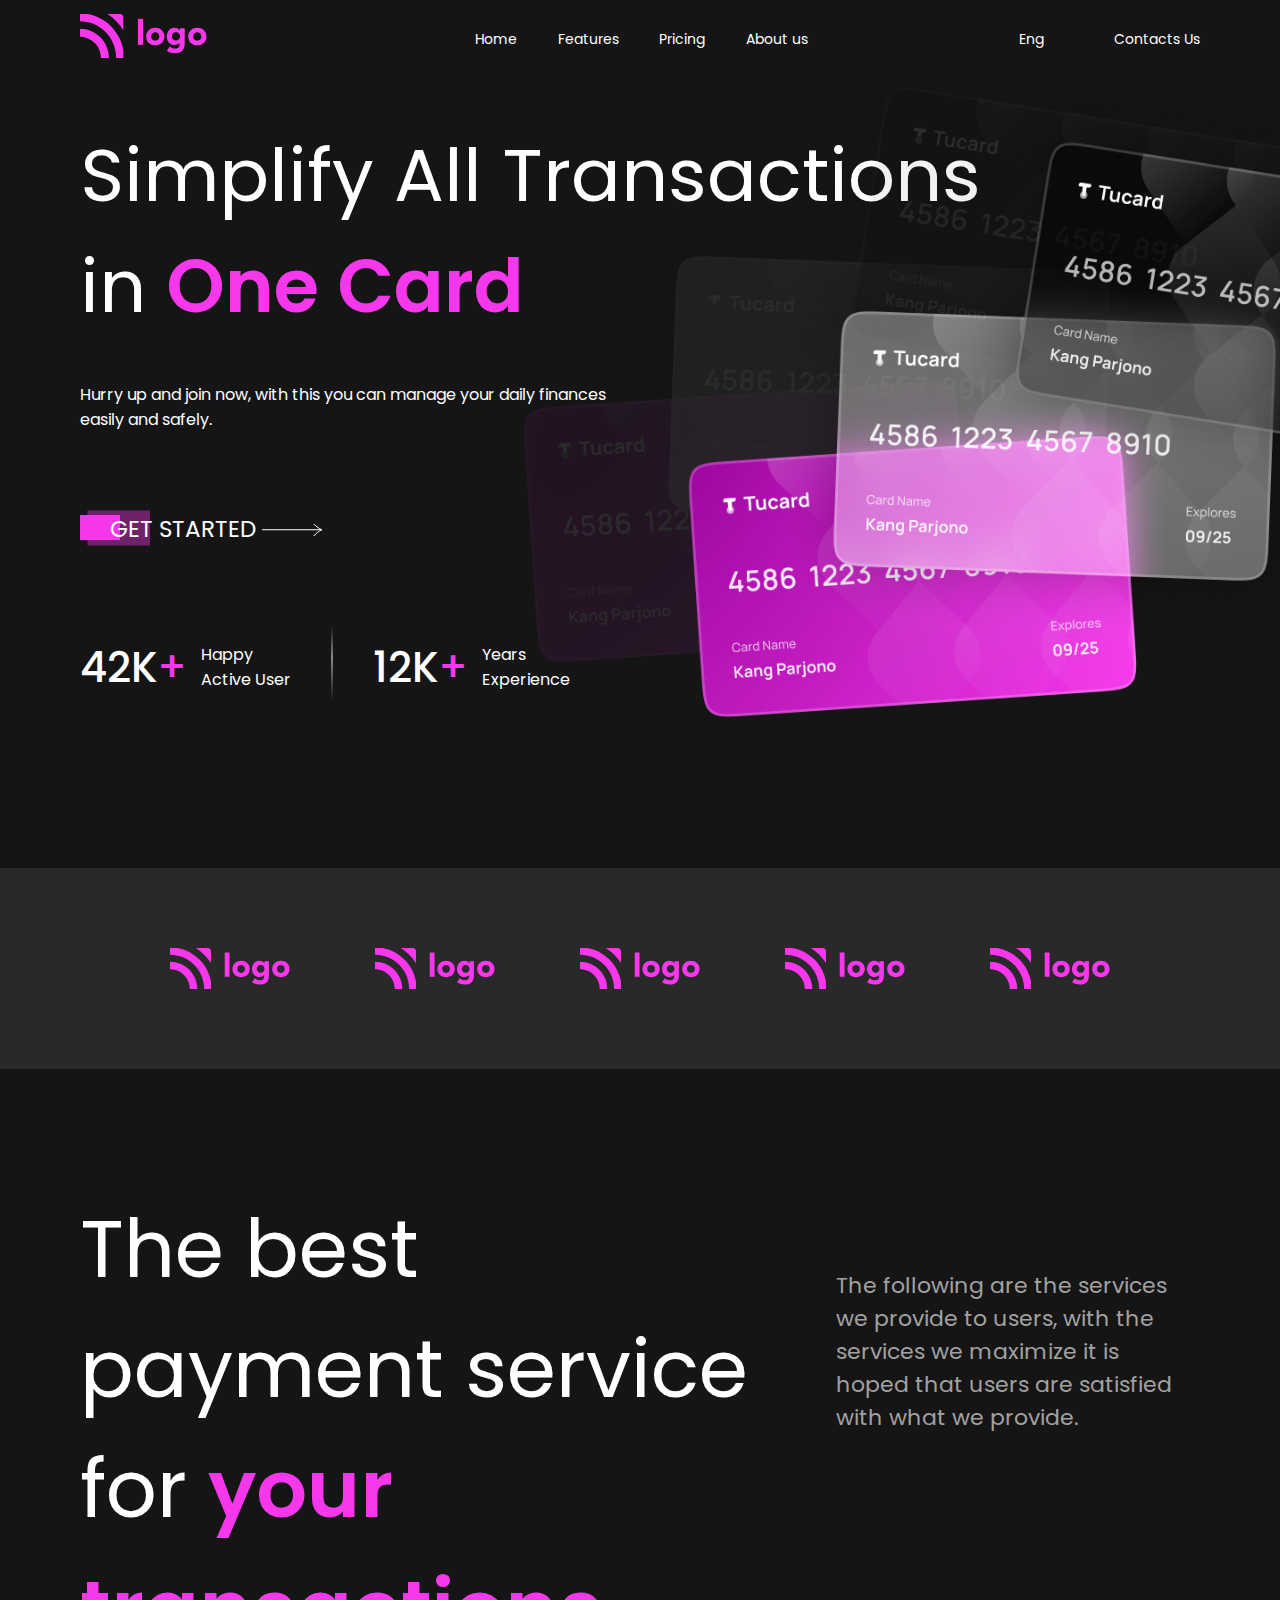
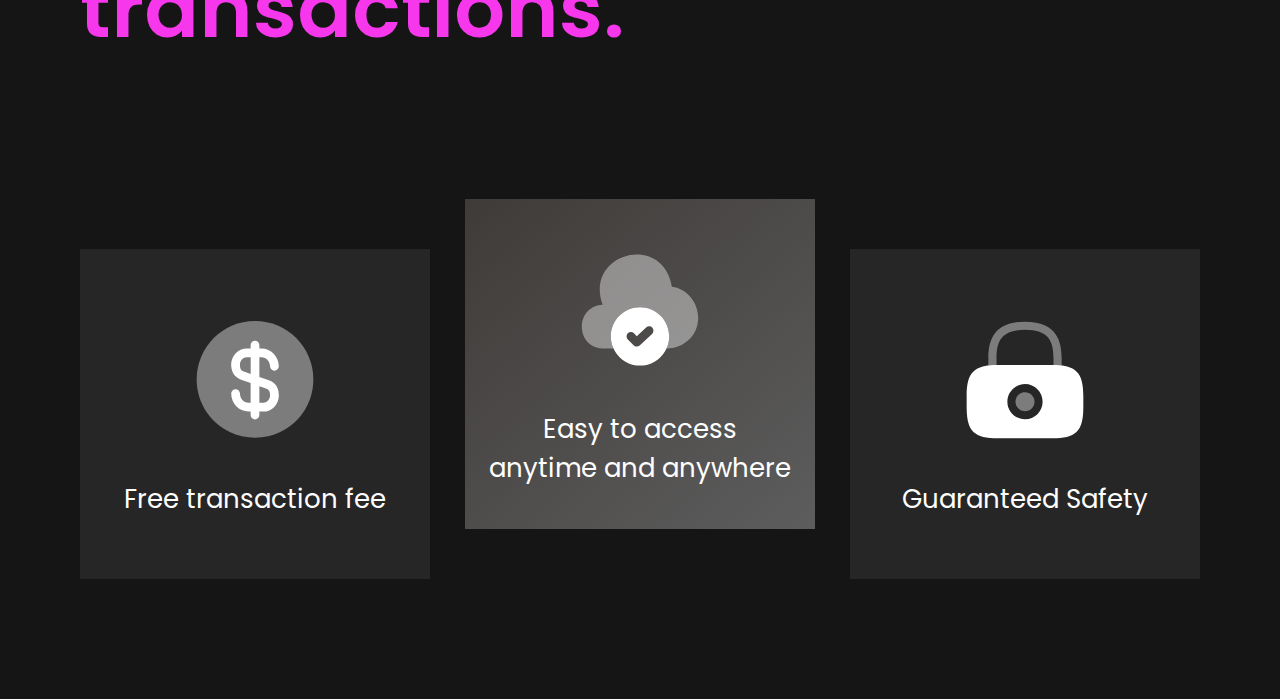
==== HTML and CSS/01_Project- Credit Card Landing Page/index.html @ 73d7803b "sec:3 sec3-paras aligned sizes updated" ====
<!DOCTYPE html>
<html lang="en">

<head>
    <meta charset="UTF-8">
    <meta http-equiv="X-UA-Compatible" content="IE=edge">
    <meta name="viewport" content="width=device-width, initial-scale=1.0">
    <link rel="stylesheet" href="style.css">
    <script src="https://kit.fontawesome.com/148ef9ee8b.js" crossorigin="anonymous"></script>
    <title>Credit card landing page</title>
</head>

<body>
    <section class="main-body">

        <nav class="">
            <div class="nav grid grid-cols-3  bg-">

                <div class="Logo">
                    <img src="./Project 1- Credit Card Landing Page/Assets/Icons/Logo.svg" alt="">
                </div>

                <div class="">
                    <ul class="nav-list-1 flex item-center justify-between ">
                        <li class="flex spacing">Home</li>
                        <li class="flex spacing">Features</li>
                        <li class="flex spacing">Pricing</li>
                        <li class="flex spacing">About us</li>
                    </ul>
                </div>

                <div class="   justify-end  decoration-none   ">
                    <ul class="nav-list-2 flex item-center decoration-none">
                        <li class="">
                            <span>Eng</span><span class="caret-v"><i
                                    class="fa-sharp fa-solid fa-caret-down fa-2xs"></i></span>
                        </li>
                        <li class="con-us">
                            <img class="btn-pnk" src="/Project 1- Credit Card Landing Page/Assets/Icons/btn-pink-bg.svg"
                                alt="">
                            Contacts Us
                        </li>
                        <!-- <li class="con-us"><span class="btn-pnk"  alt=""></span> contacts Us</li> -->

                        <!-- <li><img class="btn-pnk" src="/Project 1- Credit Card Landing Page/Assets/Icons/btn-pink-bg.svg" alt=""></li> -->
                    </ul>
                </div>
            </div>

        </nav>

        <main class="">
            <!-- section:1 -->
            <section class="simplify">
                <div class="img">
                    <img class="front-card" src="./Project 1- Credit Card Landing Page/Assets/Photos/frontCards.png"
                        alt="">
                    <img class="back-card" src="./Project 1- Credit Card Landing Page/Assets/Photos/backCards.png"
                        alt="">
                    <!-- <div class="bgi"></div> -->
                </div>

                <div class="sec1-heading">
                    Simplify All Transactions in <span class="One-Card"> One Card</span>
                </div>

                <div class="sec1-para">
                    Hurry up and join now, with this you can manage your daily
                    finances easily and safely.
                </div>

                <div class="sec1-started">
                    <div class="btn-pink-started"><img
                            src="./Project 1- Credit Card Landing Page/Assets/Icons/btn-pink-bg.svg" alt="">
                    </div>
                    GET STARTED
                    <img src="./Project 1- Credit Card Landing Page/Assets/Icons/RightArrow.svg" alt="" class="">
                </div>
                <div class="sec1-Happy flex item-center">
                    <div class="flex B1 item-center">
                        <div class="_42k">
                            42K
                            <span class="">+</span>
                        </div>
                        <div class="Happy">
                            <div>Happy</div> Active User
                        </div>
                    </div>

                    <div class="vert-Bar">
                        <img src="./Project 1- Credit Card Landing Page/Assets/Icons/Vector 402.svg" alt="">
                    </div>

                    <div class="flex B2 item-center">
                        <div class="_12k">
                            12K <span class="">+</span>
                        </div>
                        <div class="years">
                            <div>Years</div> Experience
                        </div>
                    </div>
                    <div class="4"></div>
                </div>
            </section>

            <!-- section:2 Logo images -->
            <section class="sec-2">
                <div class="Logo-5">

                    <img src="./Project 1- Credit Card Landing Page/Assets/Icons/Logo.svg" alt="">
                    <img src="./Project 1- Credit Card Landing Page/Assets/Icons/Logo.svg" alt="">
                    <img src="./Project 1- Credit Card Landing Page/Assets/Icons/Logo.svg" alt="">
                    <img src="./Project 1- Credit Card Landing Page/Assets/Icons/Logo.svg" alt="">
                    <img src="./Project 1- Credit Card Landing Page/Assets/Icons/Logo.svg" alt="">
                </div>

            </section>

            <!-- section:3 The best payment -->
            <section class="section3">

                <div class="sec3">
                    <div class="sec3-paras flex">
                        <div class="theBest">
                            The best payment service for <span class="">
                                your transactions.
                            </span>
                        </div>
                        <div class="theFollowing flex item-">
                            The following are the services we provide to users, with the services we maximize
                            it is hoped that users are satisfied with what we provide.
                        </div>
                    </div>
              

                    <div class="blocks flex justify-between">
                        <div class="block1 flex item-center justify-center">
                            <img src="./Project 1- Credit Card Landing Page/Assets/Icons/dollar-circle.svg" alt="">
                            <div>
                                Free transaction fee
                            </div> 

                        </div>
                        <div class="block2 flex item-center justify-center">
                            <img src="./Project 1- Credit Card Landing Page/Assets/Icons/cloud-add.svg" alt="">
                            <div class="">
                           <div>Easy to access</div>  anytime and anywhere
                            </div>
                        </div>
                        <div class="block3 flex item-center justify-center">
                            <img src="./Project 1- Credit Card Landing Page/Assets/Icons/lock.svg" alt="">
                            <div class="">
                            Guaranteed Safety
                            </div>
                        </div>
                    </div>
                </div>
            </section>
        </main>

    </section>

</body>

</html>
---- HTML and CSS/01_Project- Credit Card Landing Page/style.css ----
@import url('https://fonts.googleapis.com/css2?family=Poppins:ital,wght@0,100;0,200;0,300;0,400;0,500;0,600;0,700;0,800;0,900;1,100;1,200;1,300;1,400;1,500;1,600;1,700;1,800;1,900&display=swap');

:root {
    --grid-cols-1: repeat(1, minmax(0, 1fr));
    --main-bg-color: #151515;
    --colorOrnText: #f637ec;

}

* {
    font-family: poppins, 'Gill Sans', 'Gill Sans MT', Calibri, 'Trebuchet MS', sans-serif;
    color: #fff;
    margin: 0px;
    padding: 0px;
    box-sizing: border-box;
}

body {
    background-color: var(--main-bg-color);
    max-width: 1280px;
    /* overflow: hidden; */
    /* margin: 0px; */
    /* display: flex;
    flex-flow: column;
    justify-content: center;
    align-items: ; */
    position: relative;
    max-width: 1280px;

}

section.main-body {
    overflow: hidden;
    /* display: flex;
    flex-flow: column;
    justify-content: center; */
    /* align-items: ; */
}

/* nav -----------------------------*/
.nav {
    color: rgb(197, 193, 193);
    padding: 2px 80px;
    padding-top: 10px;
    font-size: 14px;
    /* place-items: center; */
    align-items: center;
    height: 70px;
    /* margin-top: 5px; */

}

/* img logo */
.nav>div>img {
    width: 34%;
    /* display: flex;
    align-items: flex-end; */

}

.nav>.Logo {
    /* padding: 10px; */
    padding-left: 0px;
    /* align-self: center; */
}

nav>:nth-child(1)>ul>li {
    /* margin-left: 20px; */
}

.nav-list-1 li {
    /* margin-left: 40px; */
    /* padding: 10px; */
    padding-left: 0px;
}

.nav-list-1 {
    padding: 0% 5%;
    align-items: center;
}

.nav-list-2 li {
    margin-left: 55px;
    /* padding: 10px; */
    /* padding-left: 0px; */
}

.nav-list-2 {
    justify-content: flex-end;
    align-items: flex-end;
}

.con-us {
    position: relative;
}

.btn-pnk {
    /* position: relative; */
    position: absolute;
    /* top: 34px; */
    /* right: 10px; */
    left: -19px;
    z-index: -1;
    width: auto;
    /* height: 3.5%; */
    overflow: hidden;
    /* background: linear-gradient(to right, rgb(212, 47, 198), pink); */
    /* background:  url("./Project 1- Credit Card Landing Page/Icons/btn-pink-bg.svg"); */
    /* opacity: 70%; */
}



.caret-v {
    margin-left: 15px;

}

.caret-v::after {
    /* content: "\f0d7";
    display: block; */
}

.caret-v+i::before {
    width: 10px;
    height: 10px;
    background-color: #fff;
}


/* main */
main {
    /* padding: 0px 80px; */

}

/* section:1 ------------------------ */
section.simplify {
    /* background-image: ; */
    padding: 0px 80px;


}

.simplify {
    position: relative;
}

.front-card {
    height: auto;
    width: 67%;
    position: absolute;
    top: 10px;
    right: -265px;
    /* margin-left: ; */
    z-index: 10;
    opacity: 1;
    overflow: hidden;
}

.back-card {

    height: auto;
    width: 67%;
    position: absolute;
    top: -45px;
    right: -100px;
    /* margin-left: ; */
    /* opacity: 1; */
    overflow: hidden;
}

.sec1-heading {
    font-size: 74px;
    /* width: 1000px; */
    width: 83%;
    margin-top: 50px;
}

.simplify {
    display: flex;
    flex-direction: column;
}

.One-Card {
    color: #f637ec;
    font-weight: 600;
}

.sec1-para {
    margin-top: 40px;
    width: 50%;
    /* padding: 0px 10px; */
}

.sec1-started {
    margin-top: 80px;
    font-size: 23px;
    margin-left: 30px;

}

.sec1-started div {
    position: relative;
    /* display: inline-block; */
}

.sec1-started div img {
    /* content: url("./Project 1- Credit Card Landing Page/Assets/Icons/btn-pink-bg.svg");; */
    /* position: relative; */
    position: absolute;
    z-index: -1;
    top: -44px;
    left: -30px;
    display: inline-block;
    /* background-image: url("./Project 1- Credit Card Landing Page/Assets/Icons/btn-pink-bg.svg");
    background-repeat: no-repeat; */
    width: 70px;
    height: 120px;
}

/* .sec1-started::before {
    position: relative;
    content: "";
    background-image: url("./Project 1- Credit Card Landing Page/Assets/Icons/btn-pink-bg.svg");
    left: 50px;
    z-index: -1; */
/* margin-top: 80px;
    font-size: 23px; */
/* } */


/* .simplify>.img>.bgi {
    background-image: url('./Project 1- Credit Card Landing Page/Assets/Photos/backCards.png'); 
    display: inline-block;
    width: 50%;
    height: auto;
} */
/* ||||||| */
.sec1-Happy {
    margin-top: 80px;
}

.sec1-Happy ._42k,
.sec1-Happy ._12k {
    font-size: 42px;
    font-weight: 500;
}

._12k>span,
._42k>span {
    color: #f637ec;
}

/* ._42k::after {
    content: "+";
    margin-left: -12px;
} */

._12k span {
    content: "+";
    margin-left: -12px;
}

._42k span {
    content: "+";
    margin-left: -12px;
}

.sec1-Happy .Happy {
    /* width: 180px; */
    /* padding: 0px 10px; */
    padding-left: 15px
}

.vert-Bar {
    padding: 0px 40px;
    /* width: 50px; */
}

.vert-Bar {
    /* height: 30px; */
    /* color: #fff; */
}

.sec1-Happy .years {
    /* width: 180px; */
    /* padding: 0px 20px; */
    padding-left: 15px
}

/* <!-- section:2 Logo images--------------------- --> */
section.sec-2 {
    padding: 0;
    margin-top: 160px;
}

.Logo-5 {
    display: flex;
    justify-content: center;
    align-items: center;
    gap: 85px;
    padding: 80px 0px;
    background-color: #292929;
}

.Logo-5>img {
    width: 120px;
    height: auto;
}

/* <!-- section:3 The best payment------------------------ --> */

.sec3 {
    padding: 120px 80px;
}

.theBest {
    font-size: 80px;
    /* padding: 0px 80px; */
}

.theBest>span {
    color: var(colorOrnText);
    color: #f637ec;
    font-weight: 600;
}

.theFollowing {
    color: #a2a1a1;
    font-size: 22px;
    padding: 0px 20px;
    padding-top: 80px;
    /* padding-left: 60px; */
    width: 990px;
    
    /* margin-left: 59px; */
}

.sec3-paras {
    gap: 0px 40px;
    /* flex-wrap: wrap; */
}

/* Blocks */
.blocks {
    margin-top: 180px;

}

.block2 {
    /* margin-bottom: 20px; */
    position: relative;
    bottom: 50px;
    /* #5d5d5d */
    background: linear-gradient(140deg, #3f3b39, #5d5d5d);
}

.block1,
.block2,
.block3 {
    /* padding: 50px 90px; */
    /* color: ; */
    gap: 30px 0px;
    width: 350px;
    height: 330px;
    background-color: #262626;
    flex-direction: column;
    font-size: 26px;
    border-left: 2px solid linear-gradient(black, white);
    border-color: linear-gradient(black, white);

}

.block1>div,
.block2>div,
.block3>div {
    /* width: 250px; */
    text-align: center;
}

.block1>img,
.block2>img,
.block3>img {
    width: 140px;
    height: auto;
}

/* flex property --------- */
.flex {
    display: flex;
}

.justify-center {
    justify-content: center;
}

.justify-end {
    justify-content: end;
}

.item-center {
    align-items: center;
}

.justify-end {
    justify-content: end;
}

.justify-center {
    justify-content: center;
}

.justify-between {
    justify-content: space-between;
}

.justify-around {
    justify-content: space-around;
}

.justify-evenly {
    justify-content: space-evenly;
}

/* Grid */

.grid {
    display: grid;
}

.grid-cols-1 {
    grid-template-columns: repeat(1, minmax(0, 1fr));
}

.grid-cols-3 {
    grid-template-columns: repeat(3, minmax(0, 1fr));
}

/* other */
.decoration-none {
    list-style-type: none;
    list-style: none;
}

.spacing {
    margin-left: 3px;
}

.bg-grey {
    background: grey;
}
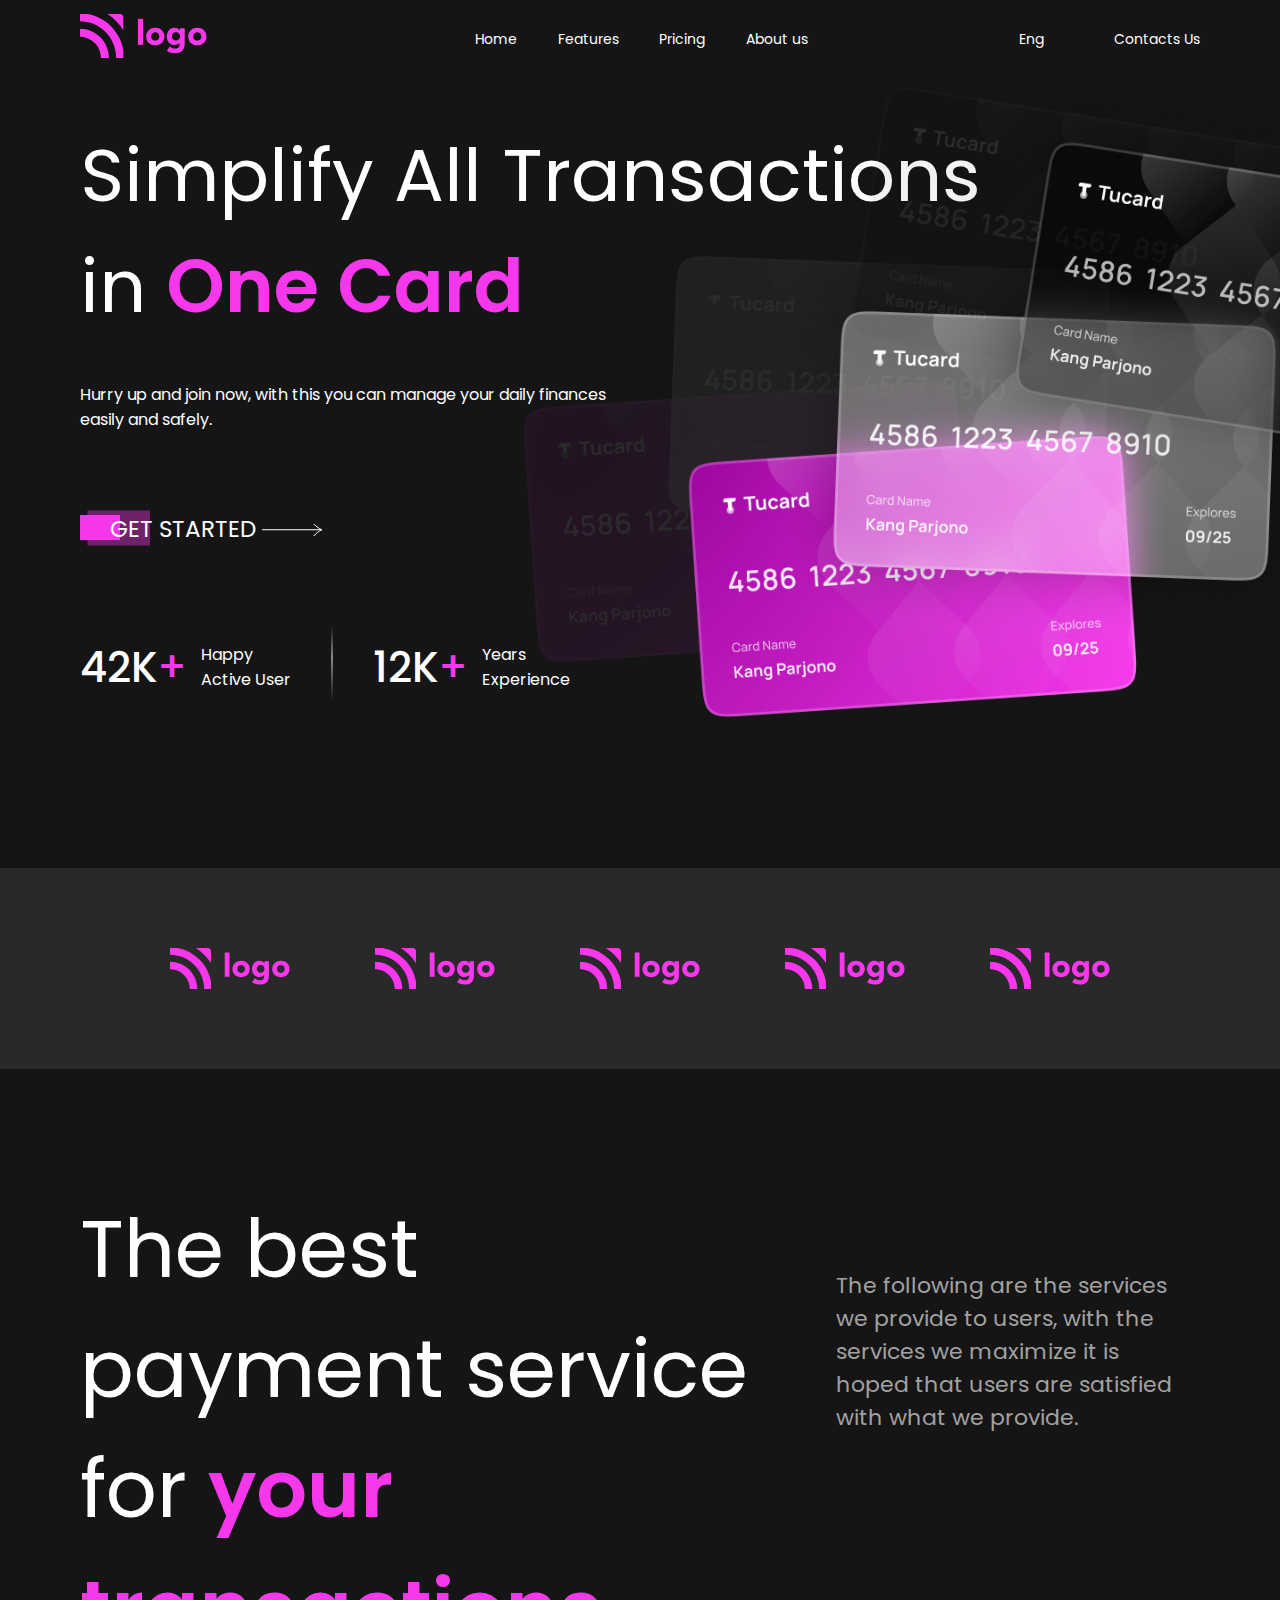
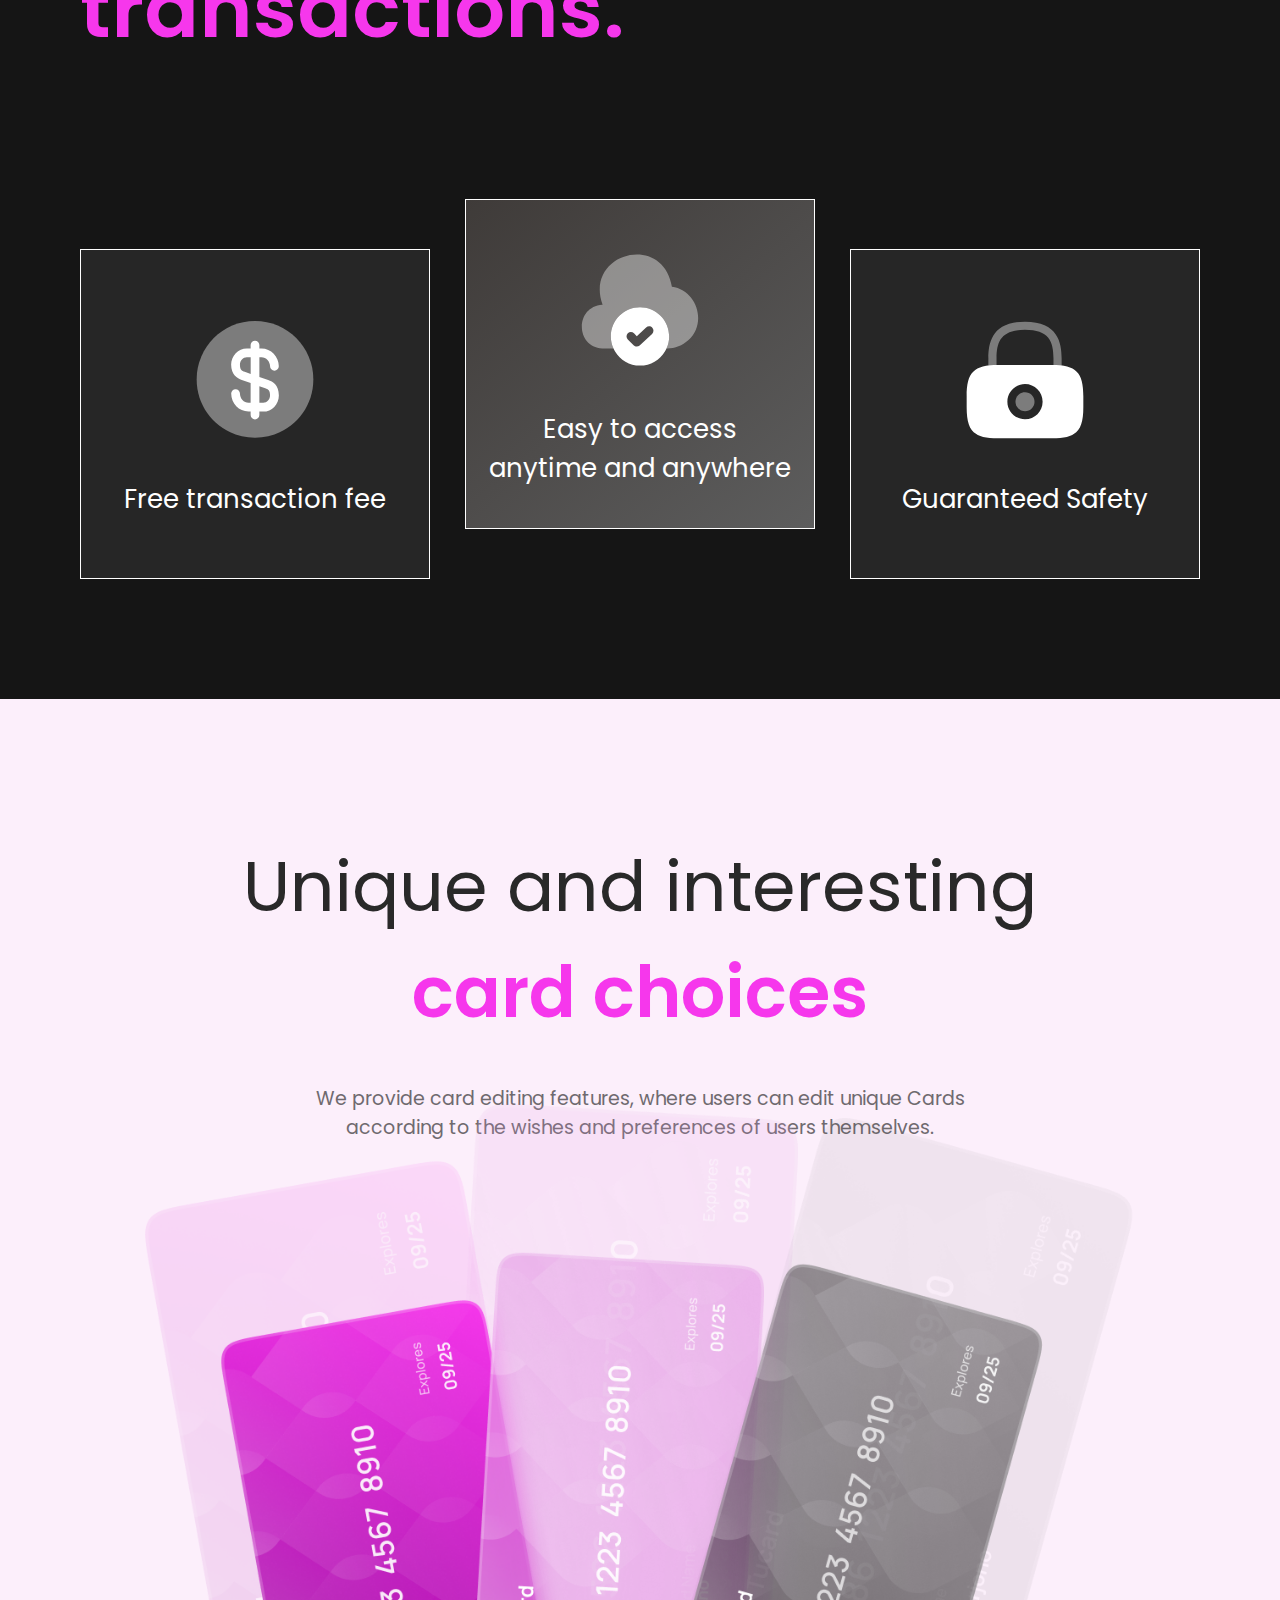
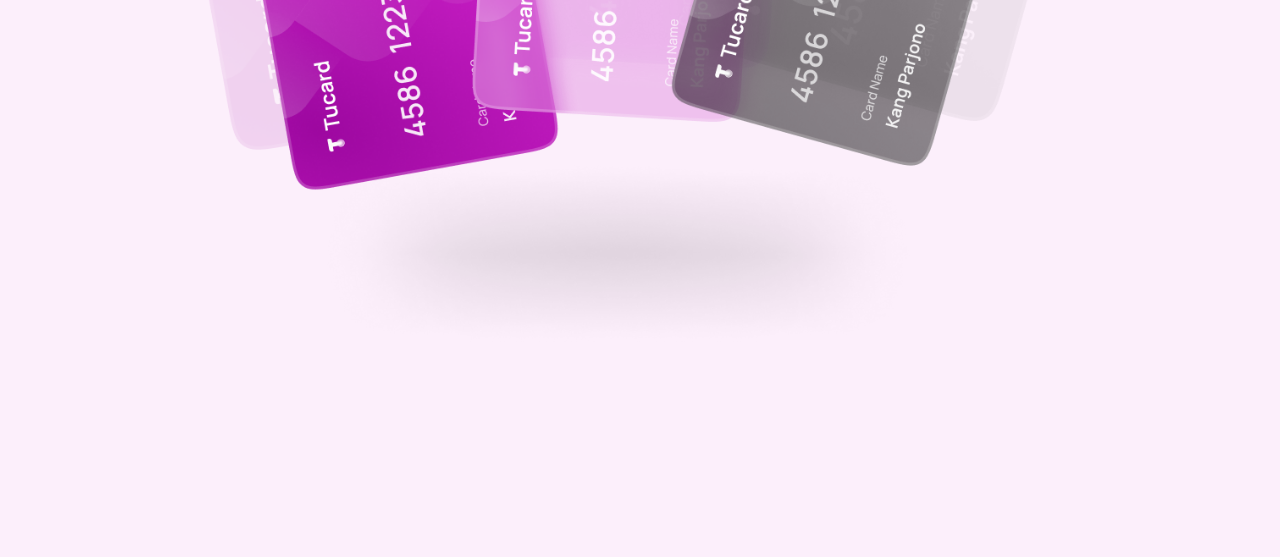
==== commit ad07a0d9: "sec:4 img added and text aligned" ====
--- a/HTML and CSS/01_Project- Credit Card Landing Page/index.html
+++ b/HTML and CSS/01_Project- Credit Card Landing Page/index.html
@@ -131,29 +131,52 @@
                             it is hoped that users are satisfied with what we provide.
                         </div>
                     </div>
-              
+
 
                     <div class="blocks flex justify-between">
                         <div class="block1 flex item-center justify-center">
                             <img src="./Project 1- Credit Card Landing Page/Assets/Icons/dollar-circle.svg" alt="">
                             <div>
                                 Free transaction fee
-                            </div> 
+                            </div>
 
                         </div>
                         <div class="block2 flex item-center justify-center">
                             <img src="./Project 1- Credit Card Landing Page/Assets/Icons/cloud-add.svg" alt="">
                             <div class="">
-                           <div>Easy to access</div>  anytime and anywhere
+                                <div>Easy to access</div> anytime and anywhere
                             </div>
                         </div>
                         <div class="block3 flex item-center justify-center">
                             <img src="./Project 1- Credit Card Landing Page/Assets/Icons/lock.svg" alt="">
                             <div class="">
-                            Guaranteed Safety
+                                Guaranteed Safety
                             </div>
                         </div>
                     </div>
+                </div>
+            </section>
+
+            <!-- section:4 The best payment -->
+            <section class="section4">
+                <div class="sec4 flex justify-center item-center">
+                    <!-- <div class="imgCard">
+                        <img src="" alt="">
+                    </div> -->
+                    <div class="Unique">
+                        Unique and interesting
+                        <div> card choices</div>
+                    </div>
+                    <div class="Weprovide">
+                        We provide card editing features, where
+                        users can edit unique Cards according to the
+                        wishes and preferences of users
+                        themselves.
+                    </div>
+                    <img class="vCard" src="./Project 1- Credit Card Landing Page/Assets/Photos/VCards.png" alt="">
+                    <!-- <img class="vCard" src="./Project 1- Crdit Card Landing Page/Assets/Photos/VCards.png" alt=""> -->
+                    <!-- <div class="vCard"></div> -->
+                    
                 </div>
             </section>
         </main>
--- a/HTML and CSS/01_Project- Credit Card Landing Page/style.css
+++ b/HTML and CSS/01_Project- Credit Card Landing Page/style.css
@@ -25,7 +25,7 @@
     justify-content: center;
     align-items: ; */
     position: relative;
-    max-width: 1280px;
+    /* max-width: 1280px; */
 
 }
 
@@ -367,8 +367,9 @@
     background-color: #262626;
     flex-direction: column;
     font-size: 26px;
-    border-left: 2px solid linear-gradient(black, white);
-    border-color: linear-gradient(black, white);
+    /* border-style: solid; */
+    border: 1px groove white;
+    /* border-color: white */
 
 }
 
@@ -386,6 +387,46 @@
     height: auto;
 }
 
+/* <!-- section:4 The best payment --------------> */
+.sec4 {
+    gap: 20px 0px;
+    /* height: 50vh; */
+    flex-direction: column;
+    background: #fceffb;
+    color: #292929;
+    padding: 150px 0px;
+} .sec4 > .Unique {
+    font-size: 70px;
+    font-weight: 400;
+    color: #292929;
+    margin-bottom: 18px;
+    margin-top: -15px;
+
+} .sec4 > .Unique > div {
+color: #f637ec;
+text-align: center;
+font-weight: 600;
+}.Weprovide {
+    color: #292929;
+    font-size: 19px;
+    /* padding: 0px 350px; */
+    width: 700px;
+    color: #6f6a6f;
+    /* color: #746e74; */
+    text-align: center;
+}
+
+.vCard {
+    width: 1000px;
+    position: relative;
+    bottom: 60px;
+    /* top: 200px; */
+    /* background: url('/Project 1- Credit Card Landing Page/Assets/Photos/VCards.png'); */
+    z-index: 10;
+}
+
+
+
 /* flex property --------- */
 .flex {
     display: flex;
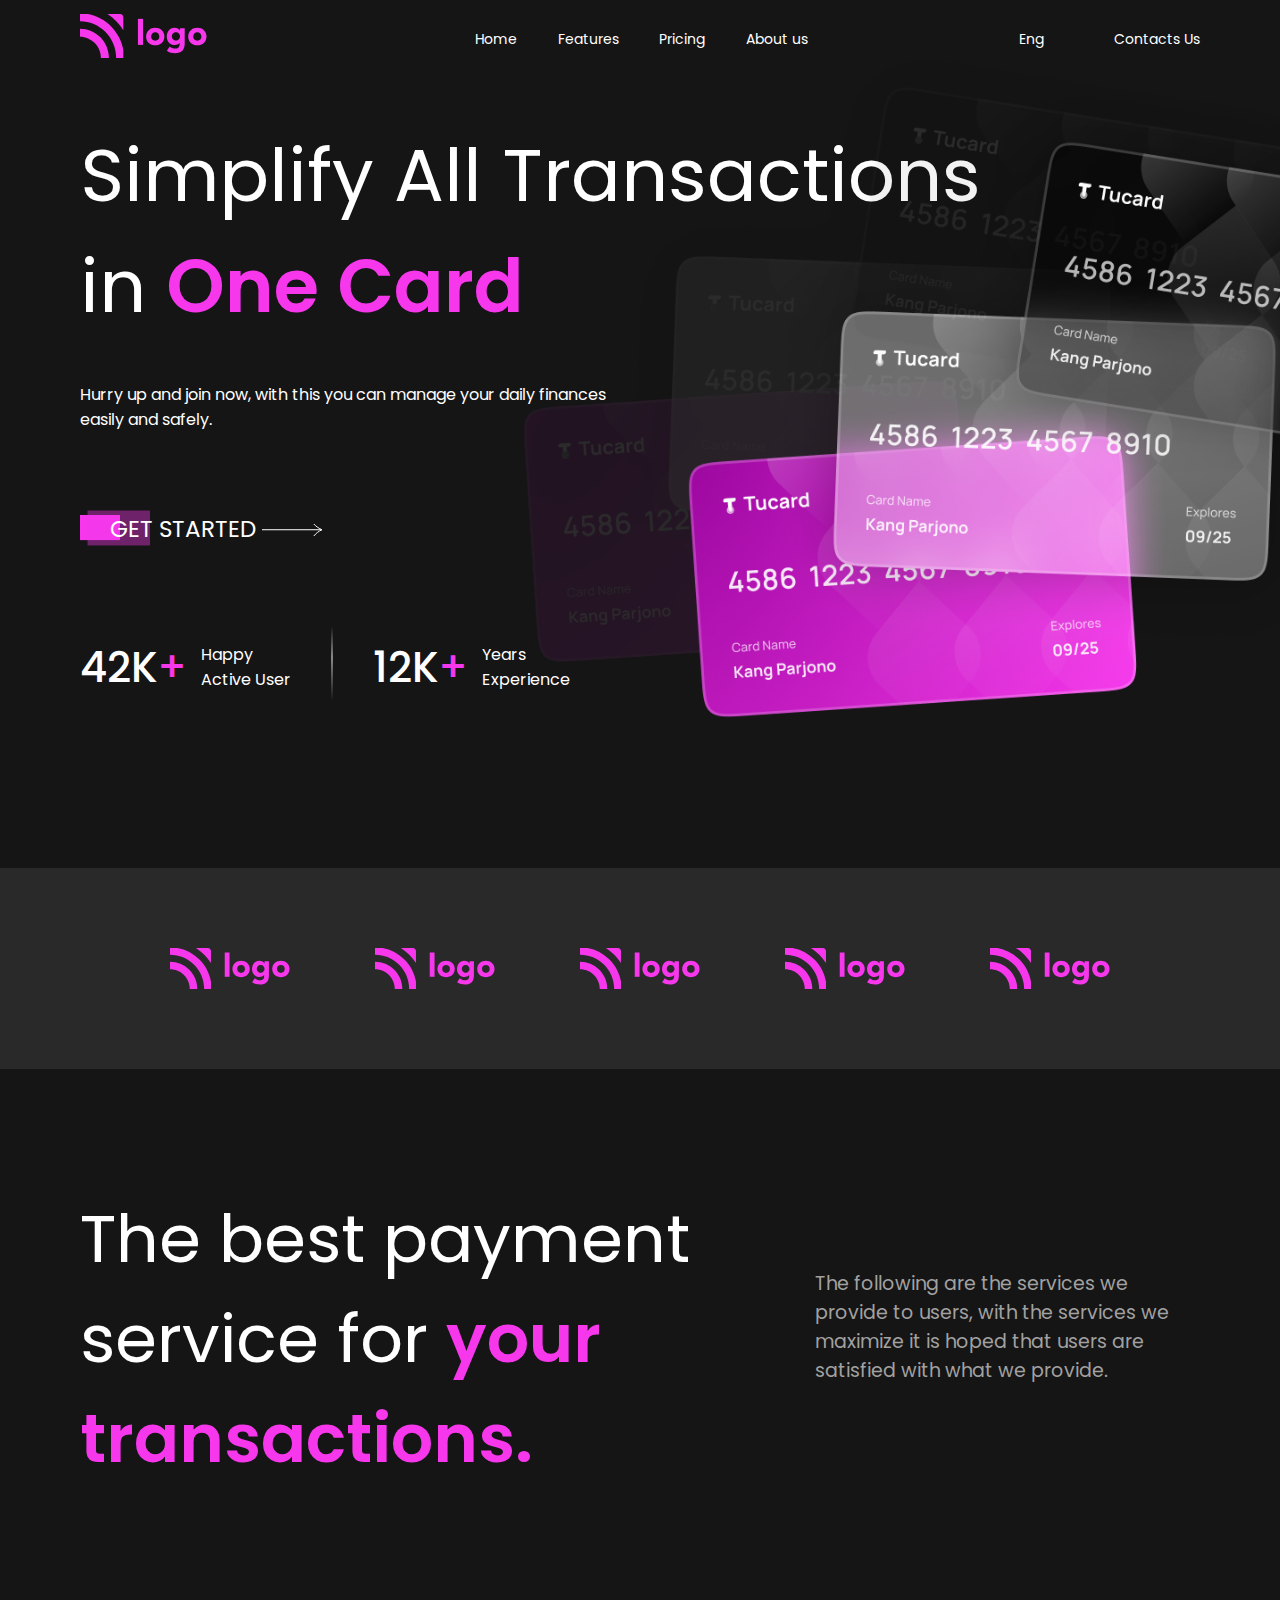
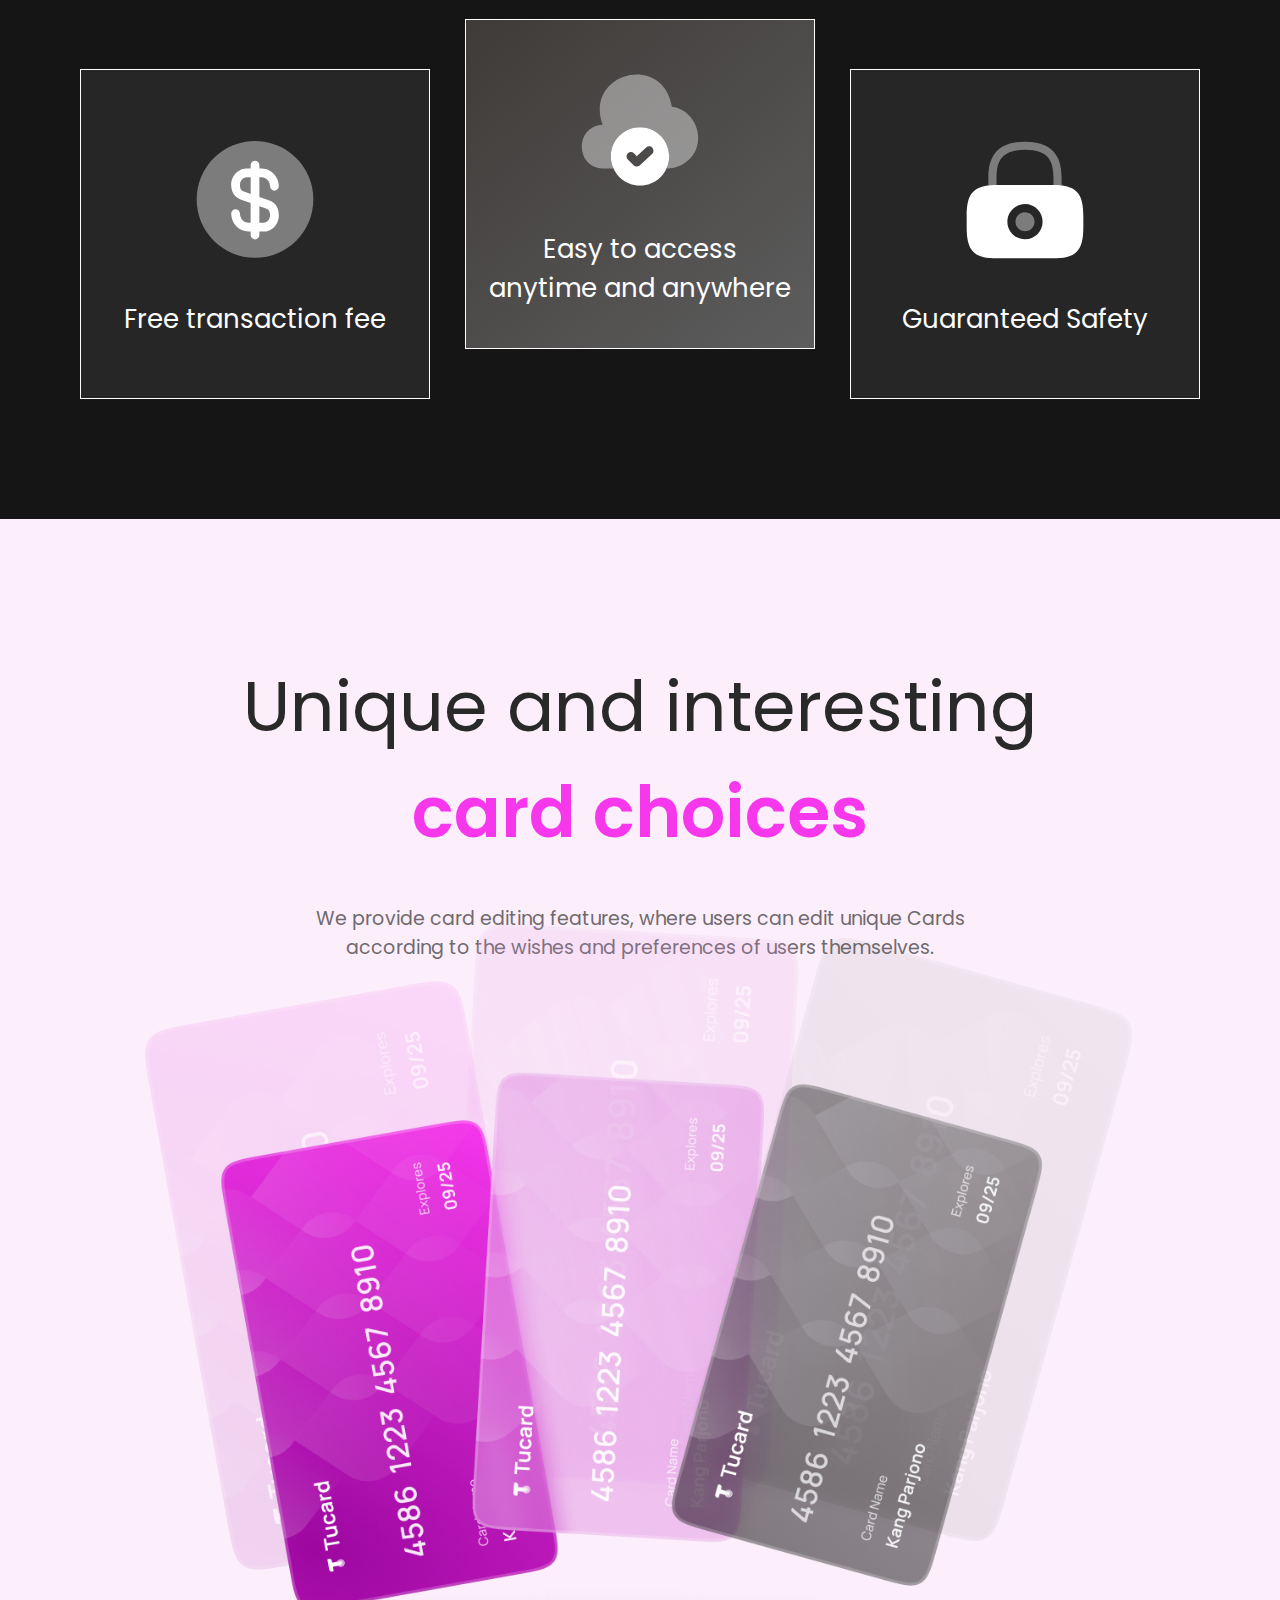
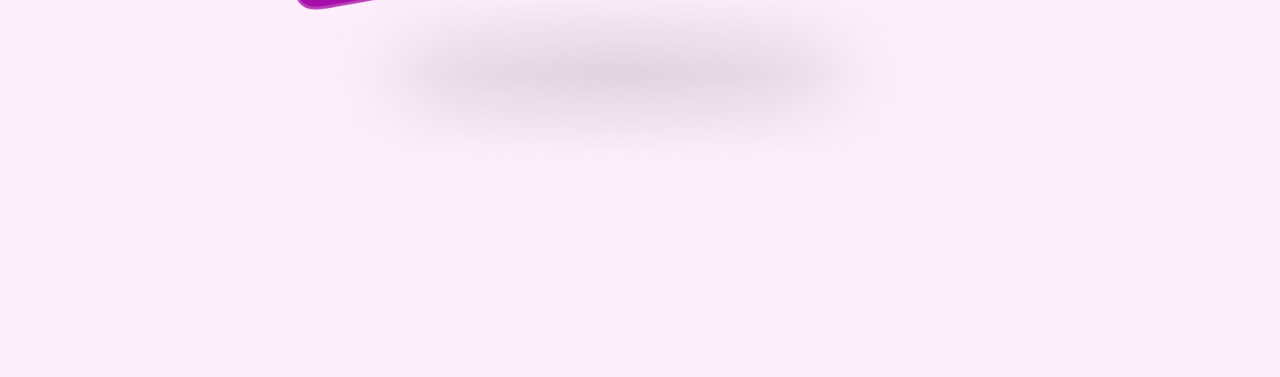
==== commit 9fab734a: "sec:3 font and alignment update" ====
--- a/HTML and CSS/01_Project- Credit Card Landing Page/index.html
+++ b/HTML and CSS/01_Project- Credit Card Landing Page/index.html
@@ -167,7 +167,7 @@
                         Unique and interesting
                         <div> card choices</div>
                     </div>
-                    <div class="Weprovide">
+                    <div class="weProvide">
                         We provide card editing features, where
                         users can edit unique Cards according to the
                         wishes and preferences of users
--- a/HTML and CSS/01_Project- Credit Card Landing Page/style.css
+++ b/HTML and CSS/01_Project- Credit Card Landing Page/style.css
@@ -316,7 +316,8 @@
 }
 
 .theBest {
-    font-size: 80px;
+    font-size: 67px;
+    /* width: 1800px; */
     /* padding: 0px 80px; */
 }
 
@@ -328,9 +329,11 @@
 
 .theFollowing {
     color: #a2a1a1;
-    font-size: 22px;
-    padding: 0px 20px;
+    font-size: 19px;
+    /* padding: 0px 20px; */
     padding-top: 80px;
+    padding-left: 40px;
+    /* margin-left: 40px; */
     /* padding-left: 60px; */
     width: 990px;
     
@@ -406,7 +409,7 @@
 color: #f637ec;
 text-align: center;
 font-weight: 600;
-}.Weprovide {
+}.weProvide {
     color: #292929;
     font-size: 19px;
     /* padding: 0px 350px; */
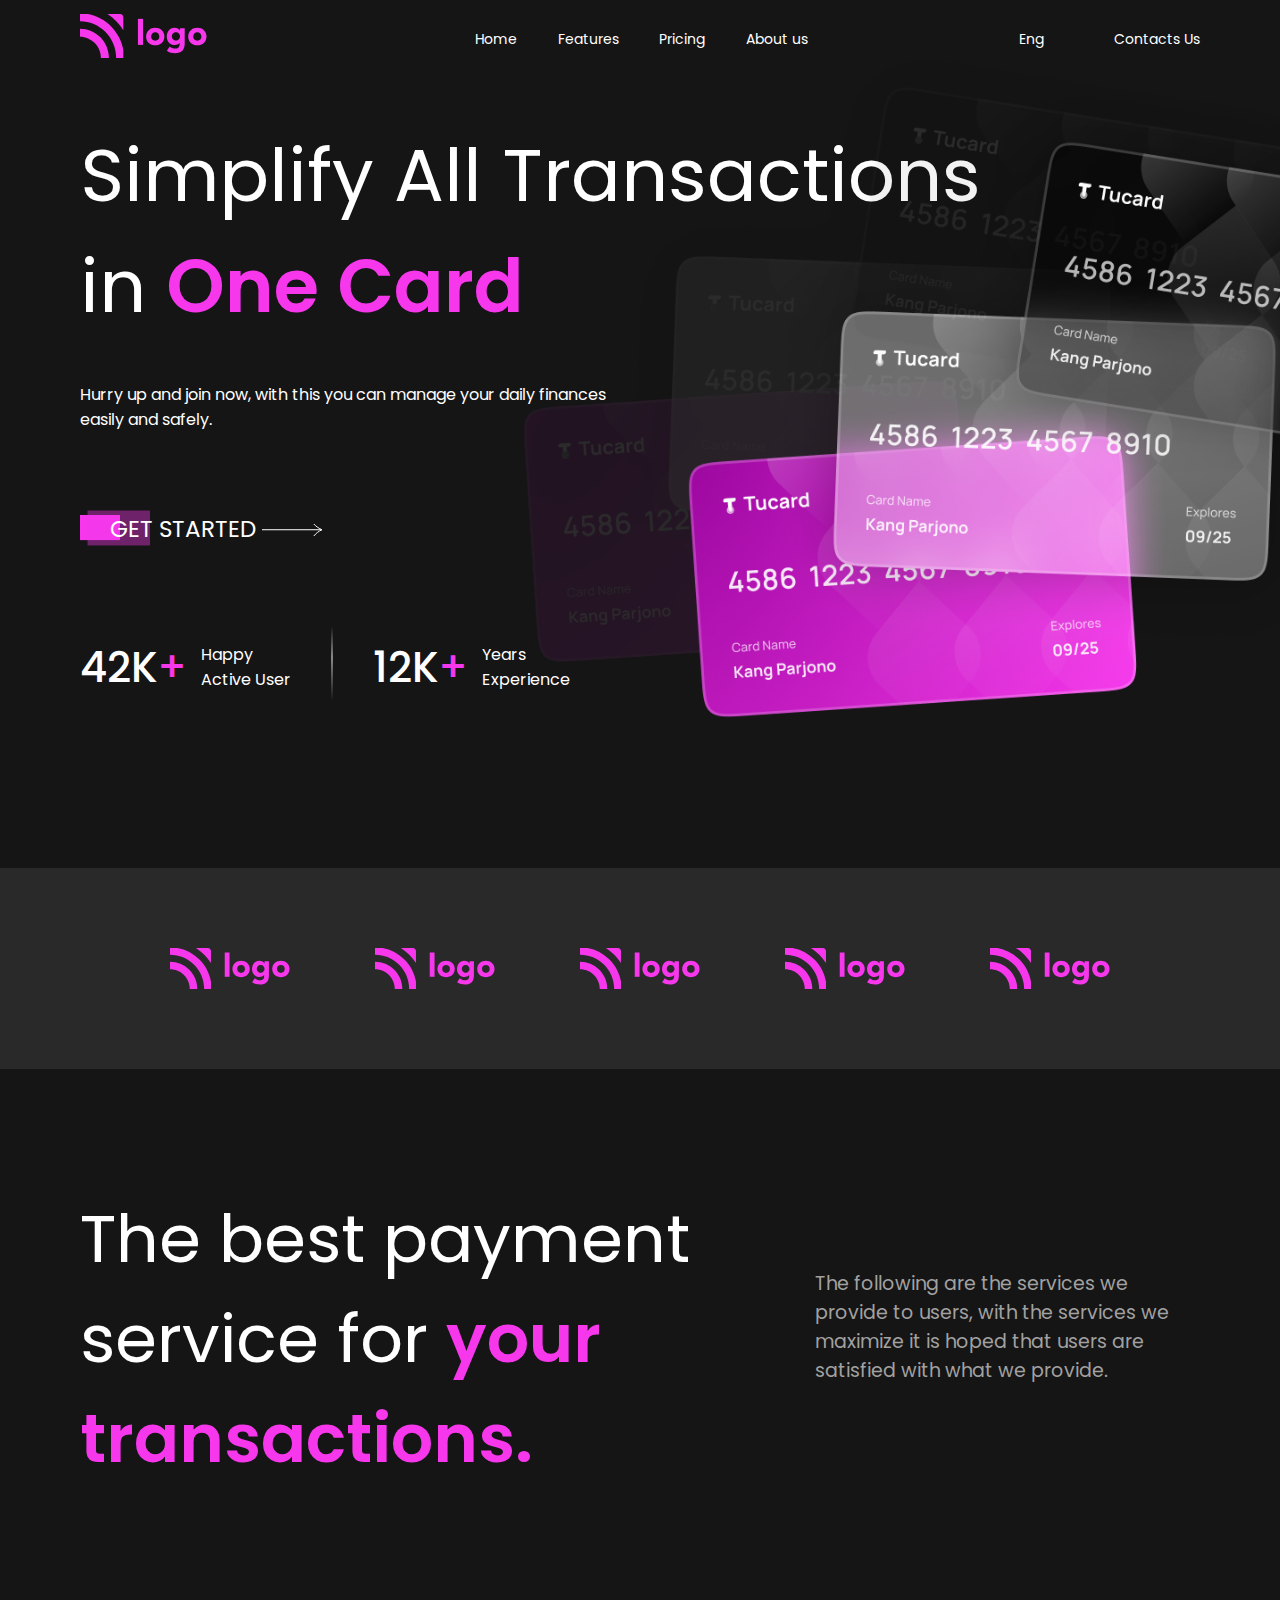
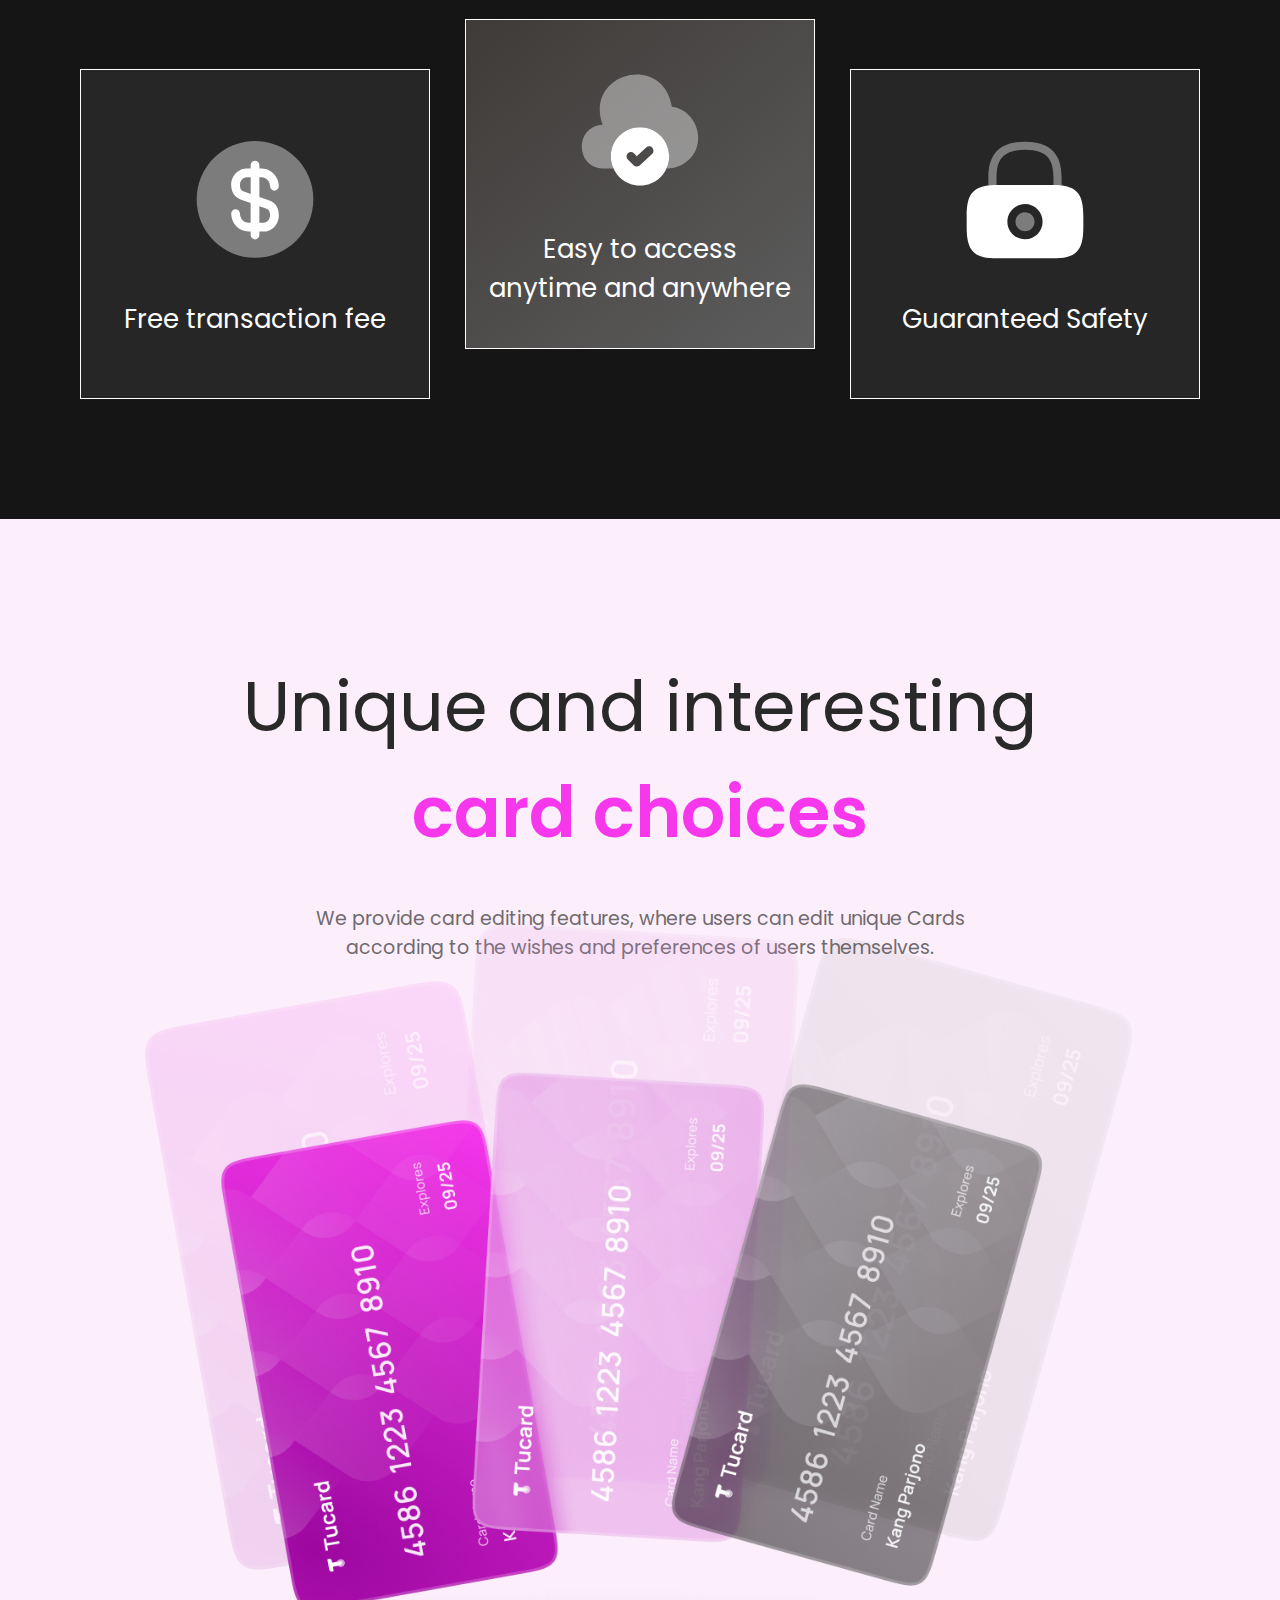
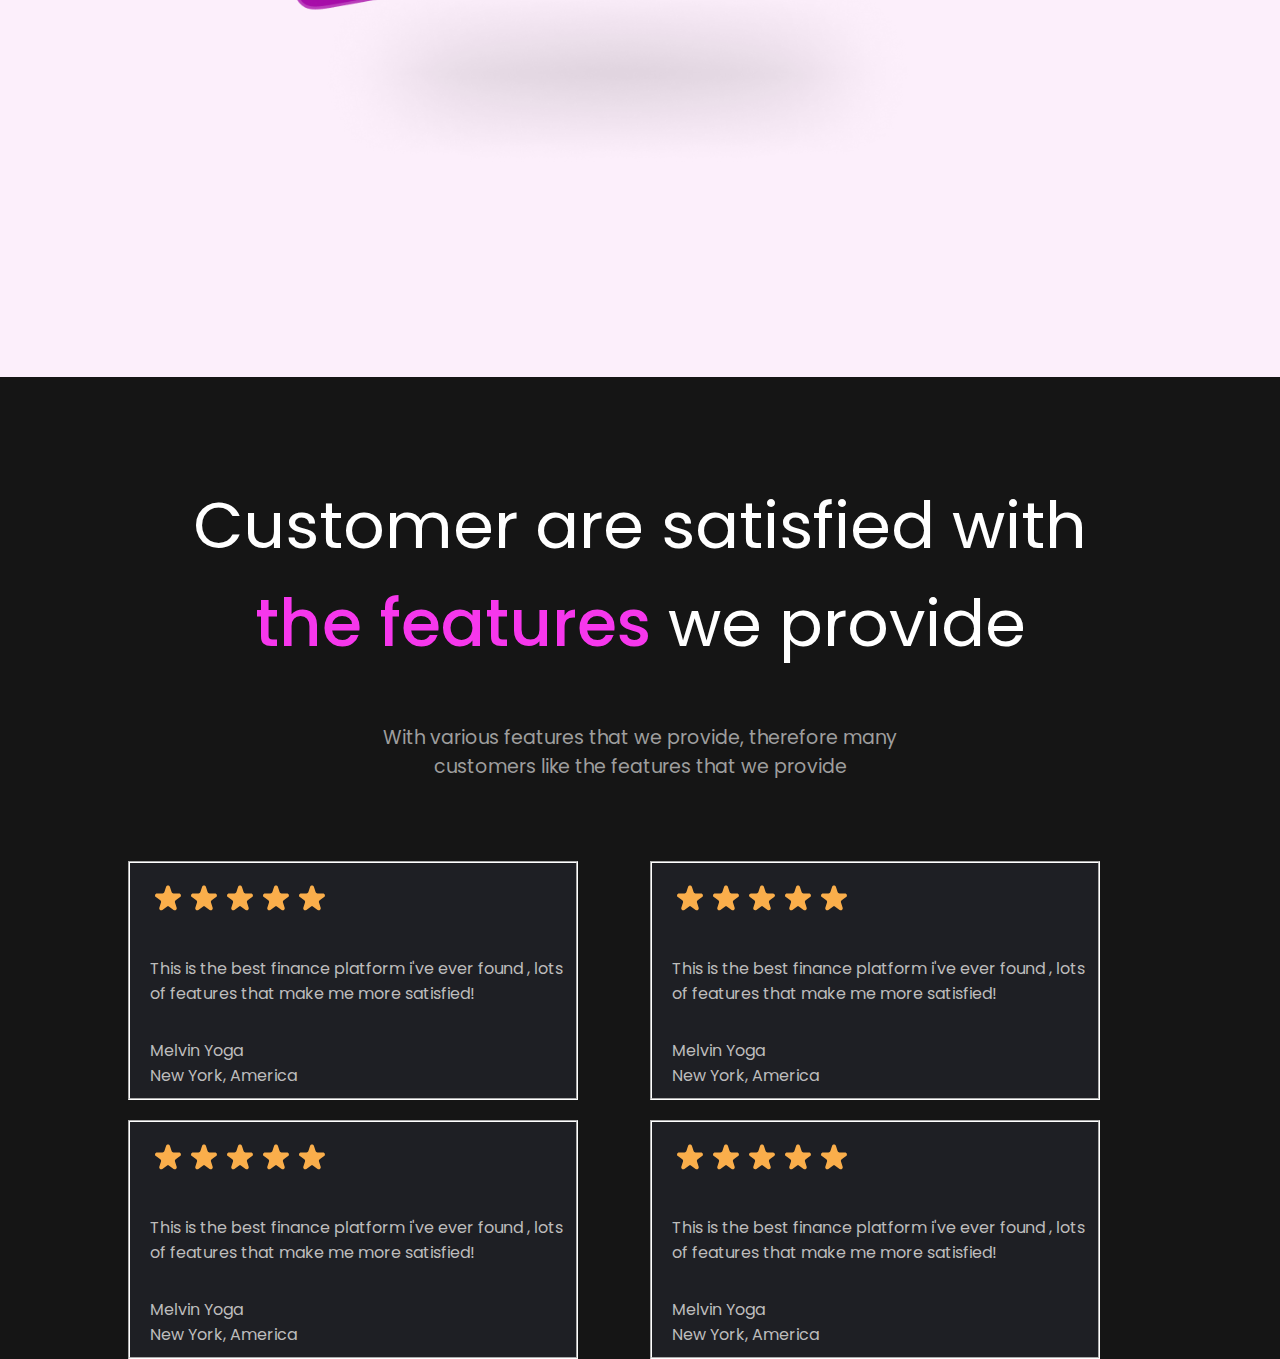
==== commit d050f028: "sec:5 alignment, font, blocks updated" ====
--- a/HTML and CSS/01_Project- Credit Card Landing Page/index.html
+++ b/HTML and CSS/01_Project- Credit Card Landing Page/index.html
@@ -176,7 +176,84 @@
                     <img class="vCard" src="./Project 1- Credit Card Landing Page/Assets/Photos/VCards.png" alt="">
                     <!-- <img class="vCard" src="./Project 1- Crdit Card Landing Page/Assets/Photos/VCards.png" alt=""> -->
                     <!-- <div class="vCard"></div> -->
-                    
+
+                </div>
+            </section>
+
+            <!-- section:5 Customer are satisfied  -------------->
+
+            <section class="section5 flex justify-center item-center">
+                <div class="sec5 flex justify-center item-center">
+                    <div class="sec5-B1 flex justify-center item-center">
+                        <div class="customers">
+                            Customer are satisfied with <span>the features</span>
+                            we provide
+                        </div>
+                        <div class="withVarious">
+                            With various features that we provide, therefore many
+                            customers like the features that we provide
+                        </div>
+                    </div>
+
+                    <!-- <div class="sec5-B2"> -->
+                    <div class="blocksGrid grid">
+                        <div class="B2-b1 flex justify- ">
+                            <div class="stars"><img src="./Project 1- Credit Card Landing Page/Assets/Icons/5stars.svg"
+                                    alt="">
+                            </div>
+                            <div class="para">This is the best finance platform i've ever found
+                                , lots of features that make me more satisfied!
+                            </div>
+                            <div>
+                                <div class="name">Melvin Yoga</div>
+                                <div class="place">New York, America</div>
+                            </div>
+                        </div>
+
+                        <div class="B2-b2 flex justify- ">
+                            <div class="stars"><img src="./Project 1- Credit Card Landing Page/Assets/Icons/5stars.svg"
+                                    alt="">
+                            </div>
+                            <div class="para">This is the best finance platform i've ever found
+                                , lots of features that make me more satisfied!
+                            </div>
+                            <div>
+                                <div class="name">Melvin Yoga</div>
+                                <div class="place">New York, America</div>
+                            </div>
+                        </div>
+
+                        <div class="B2-b3 flex justify- ">
+                            <div class="stars"><img src="./Project 1- Credit Card Landing Page/Assets/Icons/5stars.svg"
+                                    alt="">
+                            </div>
+                            <div class="para">This is the best finance platform i've ever found
+                                , lots of features that make me more satisfied!
+                            </div>
+                            <div>
+                                <div class="name">Melvin Yoga</div>
+                                <div class="place">New York, America</div>
+                            </div>
+                        </div>
+
+                        <div class="B2-b4 flex justify- ">
+                            <div class="stars"><img src="./Project 1- Credit Card Landing Page/Assets/Icons/5stars.svg"
+                                    alt="">
+                            </div>
+                            <div class="para">This is the best finance platform i've ever found
+                                , lots of features that make me more satisfied!
+                            </div>
+                            <div>
+                                <div class="name">Melvin Yoga</div>
+                                <div class="place">New York, America</div>
+                            </div>
+                        </div>
+
+                        <!-- <div>hsdjhd1</div>
+                        <div>hsdjhd2</div>
+                        <div>hsdjhd3</div> -->
+                    </div>
+                    <!-- </div> -->
                 </div>
             </section>
         </main>
--- a/HTML and CSS/01_Project- Credit Card Landing Page/style.css
+++ b/HTML and CSS/01_Project- Credit Card Landing Page/style.css
@@ -13,6 +13,8 @@
     margin: 0px;
     padding: 0px;
     box-sizing: border-box;
+    /* color: #9e9e9e; */
+
 }
 
 body {
@@ -428,7 +430,64 @@
     z-index: 10;
 }
 
-
+/* <!-- section:5 Customer are satisfied  --------------> */
+.section5 {
+    padding: 0px 0px;
+}
+.sec5 {
+    flex-direction: column;
+    gap: 80px 0px;
+} .sec5-B1 {
+    flex-direction: column;
+    gap: 50px 0px;
+
+} .B2-b1,.B2-b2,.B2-b3,.B2-b4  {
+    gap: 32px 0px;
+    flex-direction: column;
+    width: 450px;
+    /* background-color: #444343; */
+    background-color:#1e1f24;    ;
+    padding: 18px 0px 10px 20px;
+    border: 2px groove white;
+    color: #9e9e9e;
+
+} .B2-b1:hover,.B2-b2:hover,.B2-b3:hover,.B2-b4:hover {
+    gap: 25px 0px;
+    flex-direction: column;
+    width: 450px;
+    height: 210px;
+    background-color: #444343;
+    background: linear-gradient(140deg, #3f3b39, #5d5d5d);
+    padding: 18px 0px 10px 20px;
+    border: 2px groove white;
+    /* color: #9e9e9e; */
+
+}
+.blocksGrid {
+    /* display: grid; */
+    grid-template-columns:  repeat(2, 1fr);
+    /* grid-template-rows: 2; */
+    gap: 20px;
+    width: 80vw;
+    color: #9e9e9e;
+} .blocksGrid * {
+    color: #bdbcbc;
+    
+} 
+.sec5 .customers {
+    font-size: 65px;
+    width: 1000px;
+    text-align: center;
+    margin-top: 100px;
+} .sec5 .customers > span {
+    color: #f637ec;
+    font-weight: 500;
+} .sec5 .withVarious {
+    font-size: 19px;
+    width: 550px;
+    text-align: center;
+    color: #9e9e9e;
+}
 
 /* flex property --------- */
 .flex {
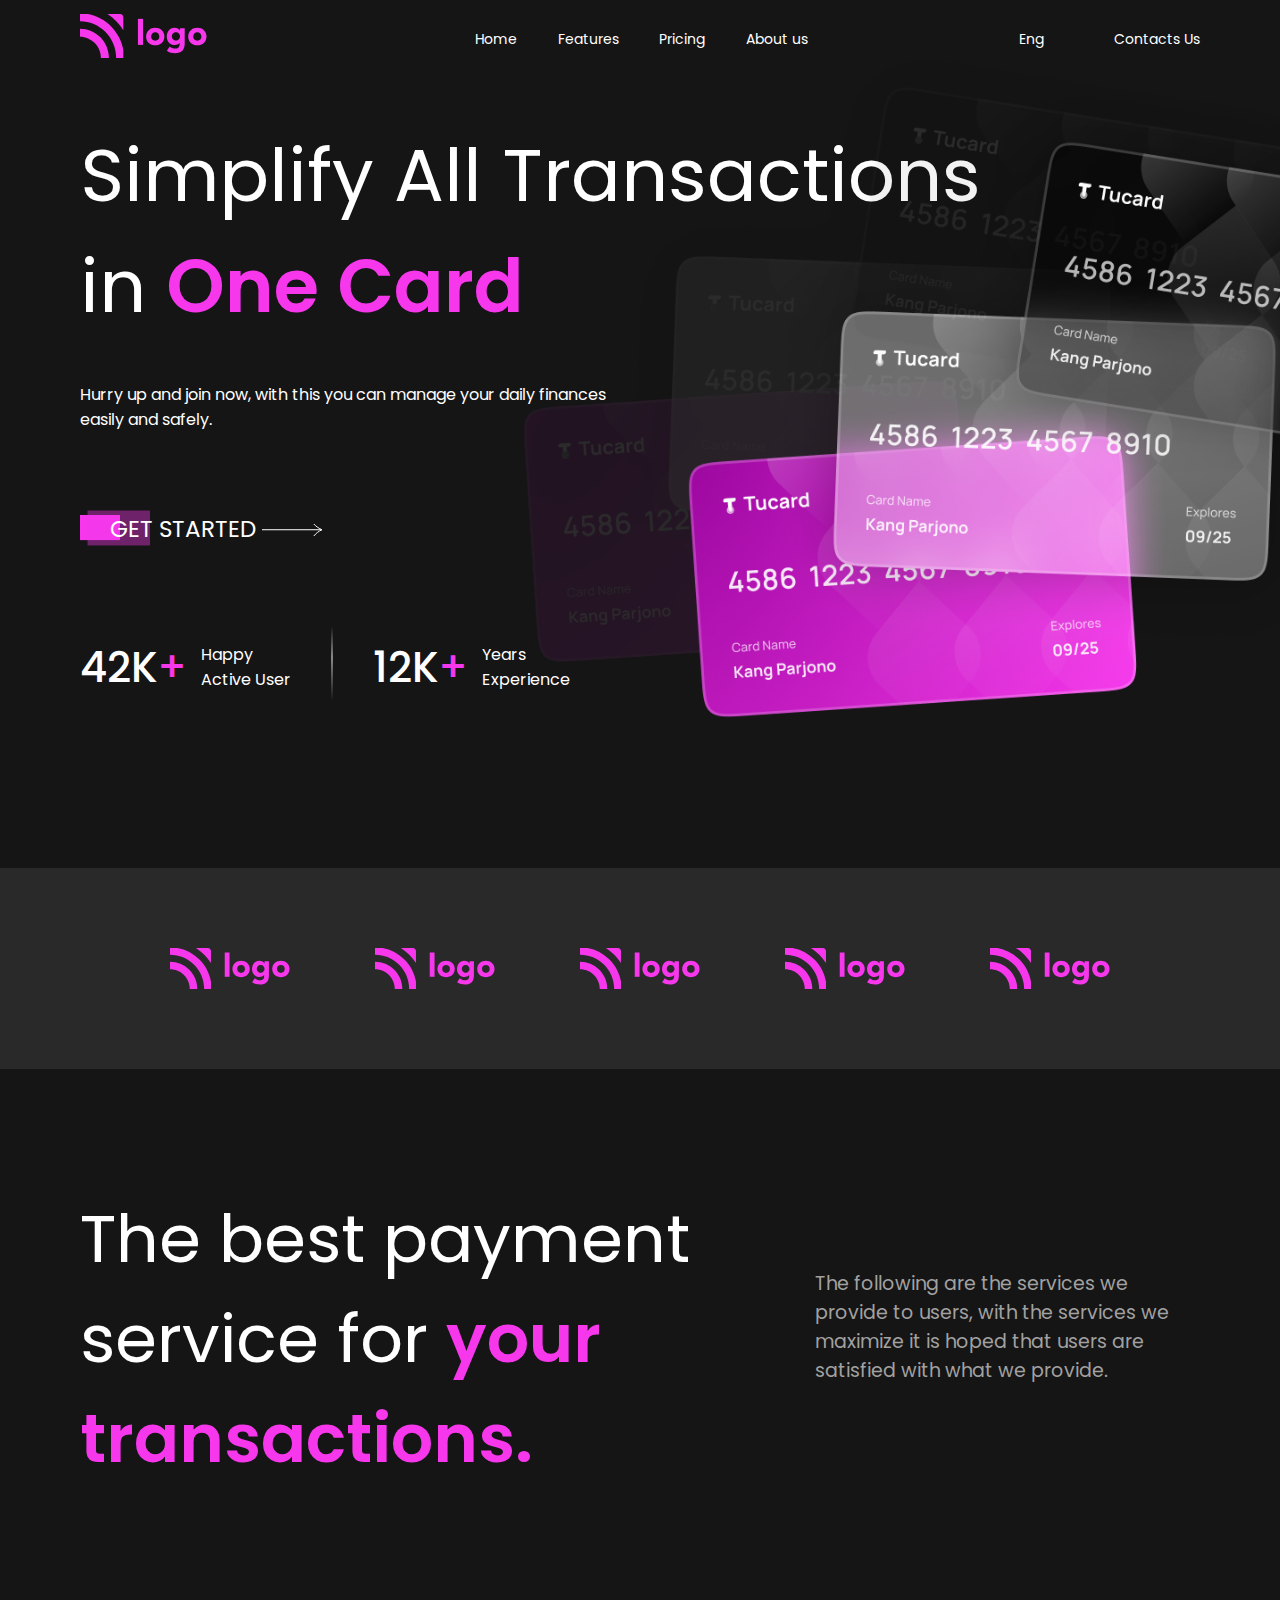
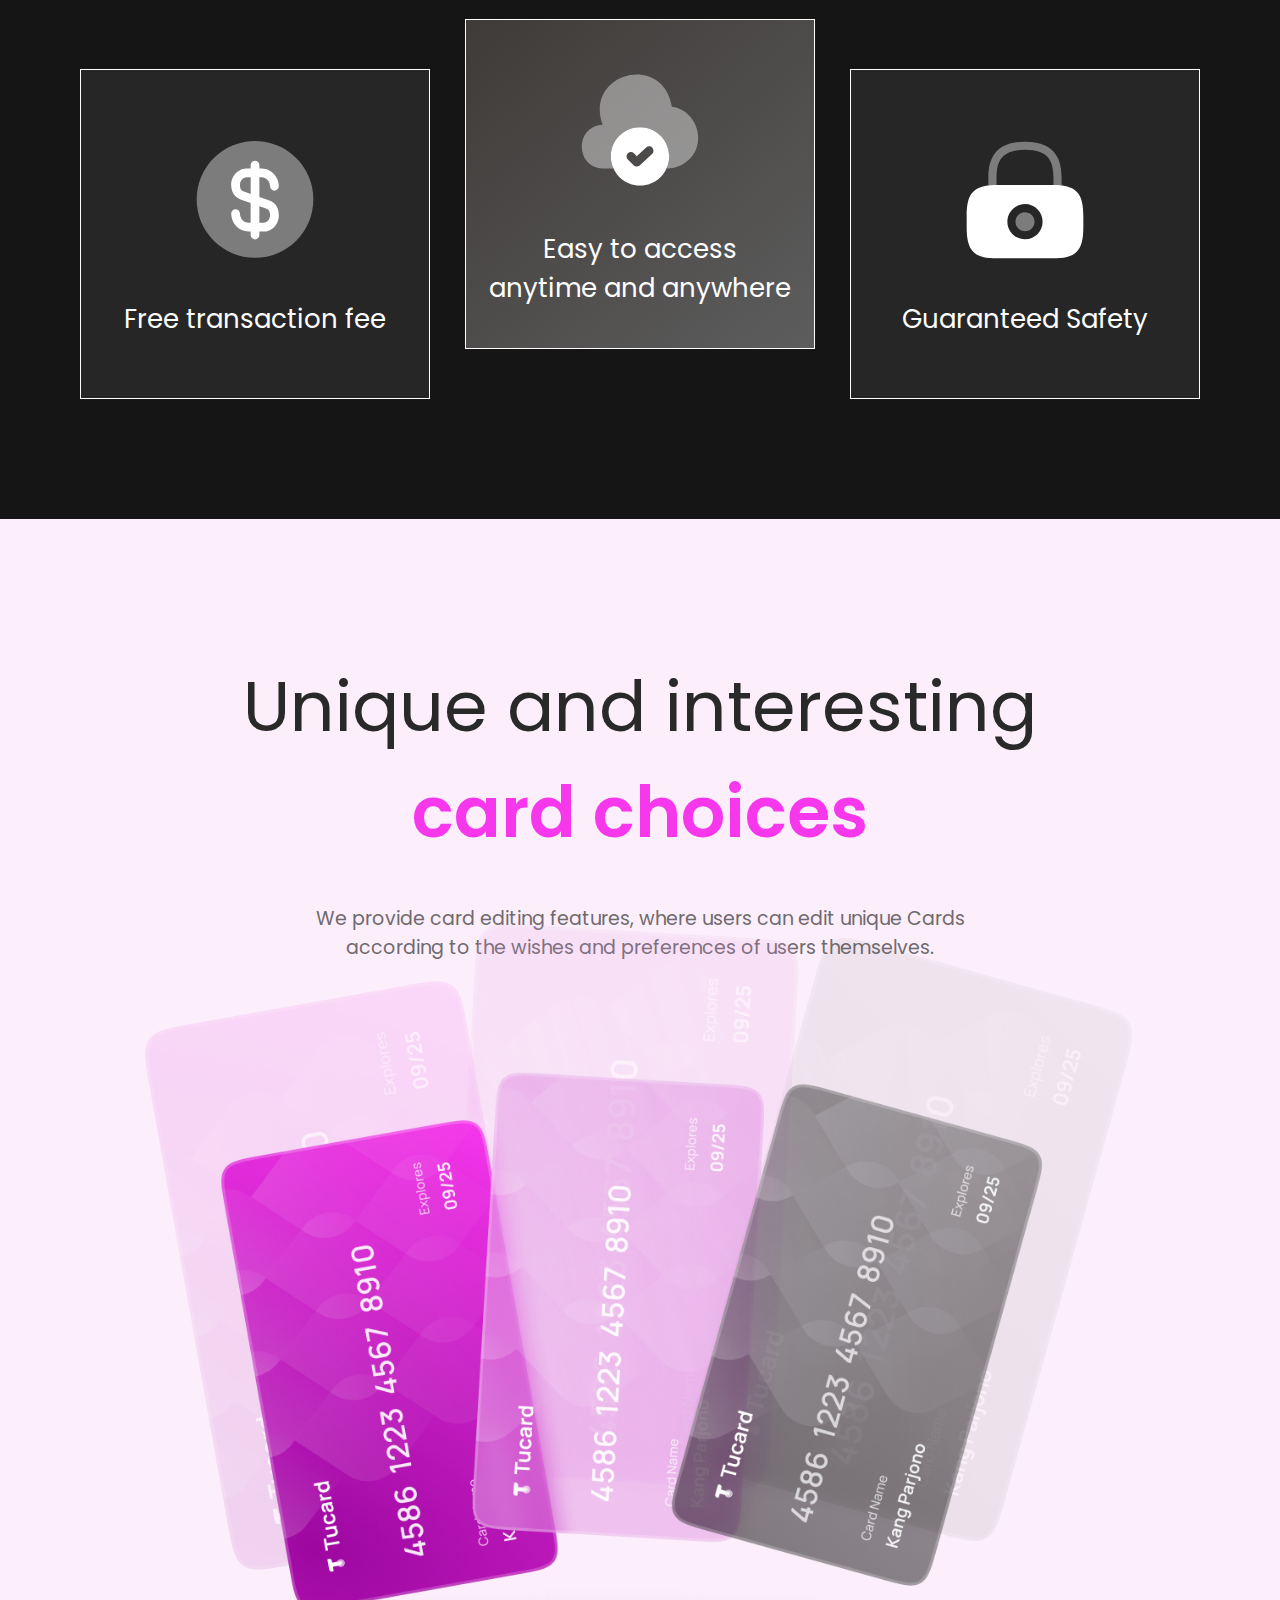
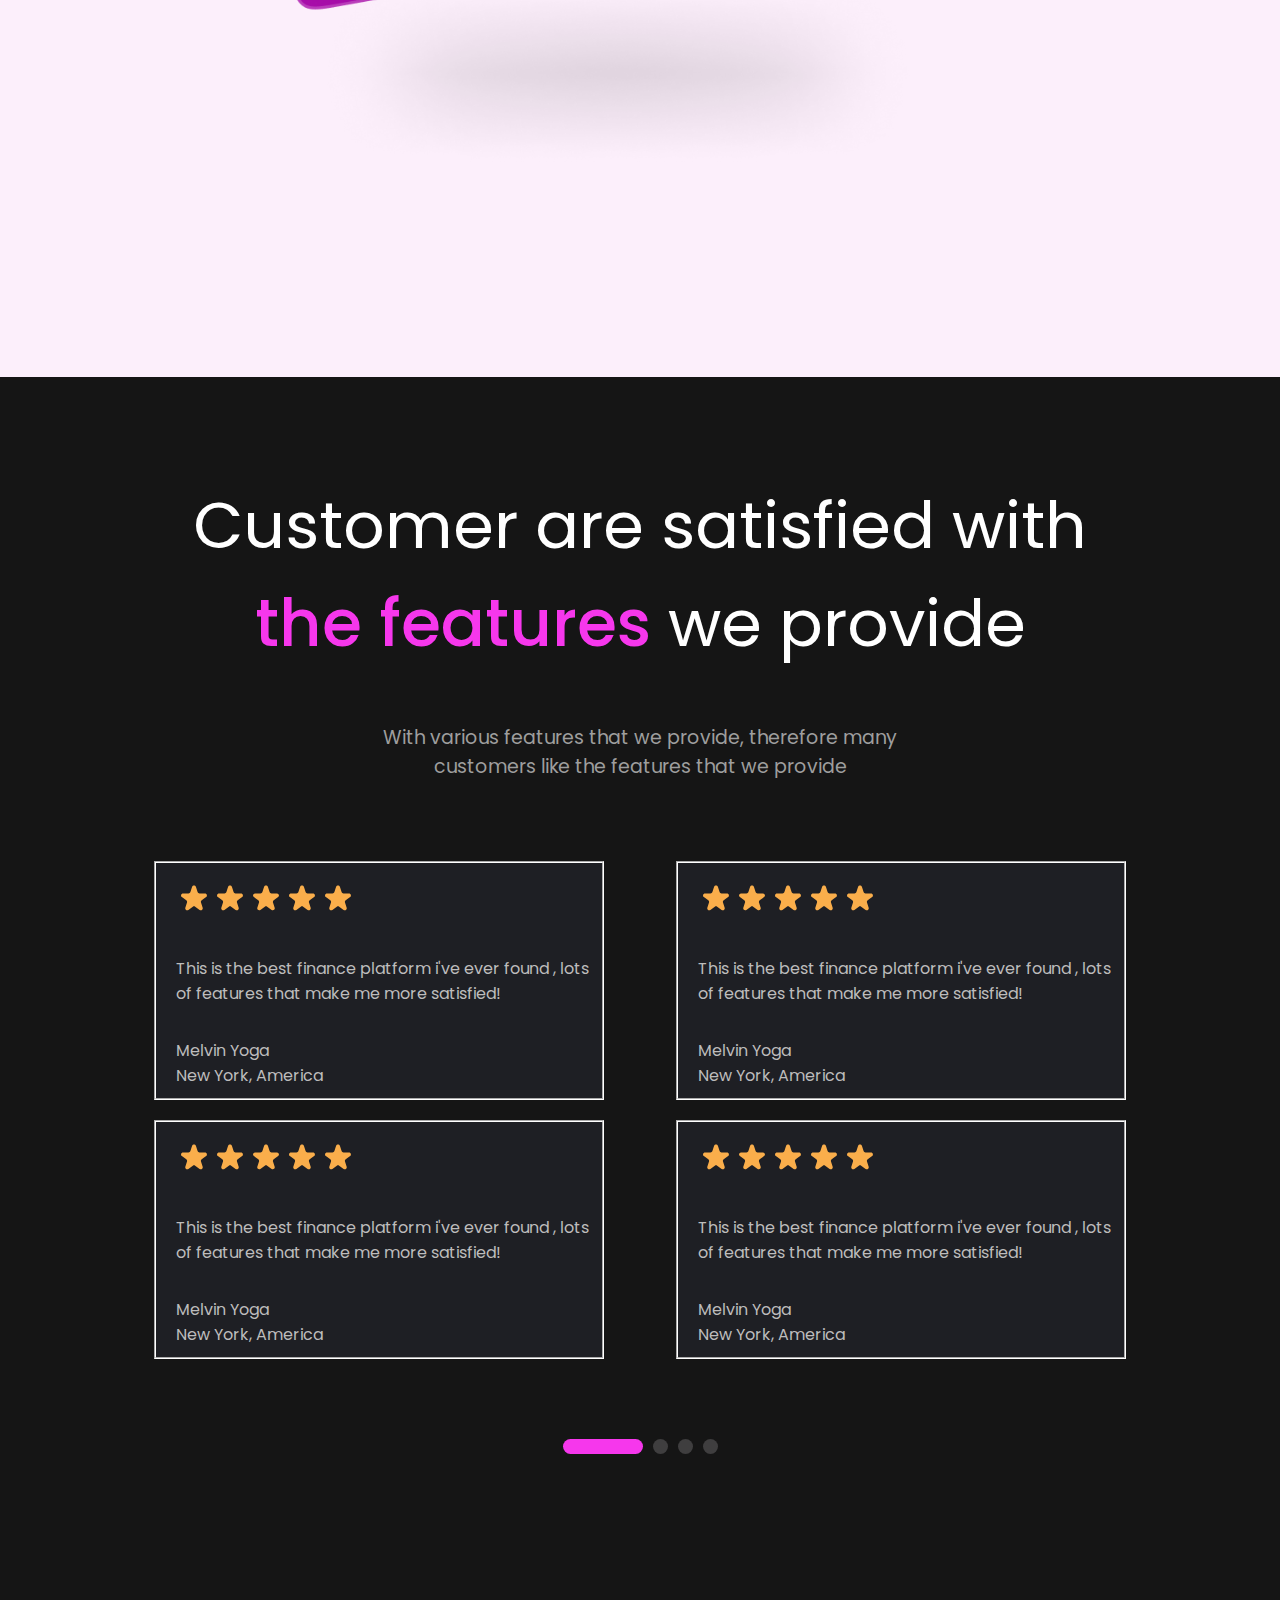
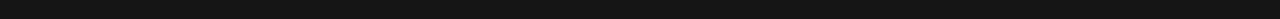
==== commit dfaf48f8: "sec:5 blocksGrid blocks hover update" ====
--- a/HTML and CSS/01_Project- Credit Card Landing Page/index.html
+++ b/HTML and CSS/01_Project- Credit Card Landing Page/index.html
@@ -249,11 +249,14 @@
                             </div>
                         </div>
 
-                        <!-- <div>hsdjhd1</div>
-                        <div>hsdjhd2</div>
-                        <div>hsdjhd3</div> -->
-                    </div>
-                    <!-- </div> -->
+                    </div>
+                    <!-- <div class="sec5-B3"> -->
+                    <div class="sliderButtons flex justify-center">
+                        <div class="a1"></div>
+                        <div class=""></div>
+                        <div class=""></div>
+                        <div class=""></div>
+                    </div>
                 </div>
             </section>
         </main>
--- a/HTML and CSS/01_Project- Credit Card Landing Page/style.css
+++ b/HTML and CSS/01_Project- Credit Card Landing Page/style.css
@@ -338,7 +338,7 @@
     /* margin-left: 40px; */
     /* padding-left: 60px; */
     width: 990px;
-    
+
     /* margin-left: 59px; */
 }
 
@@ -400,18 +400,24 @@
     background: #fceffb;
     color: #292929;
     padding: 150px 0px;
-} .sec4 > .Unique {
+}
+
+.sec4>.Unique {
     font-size: 70px;
     font-weight: 400;
     color: #292929;
     margin-bottom: 18px;
     margin-top: -15px;
 
-} .sec4 > .Unique > div {
-color: #f637ec;
-text-align: center;
-font-weight: 600;
-}.weProvide {
+}
+
+.sec4>.Unique>div {
+    color: #f637ec;
+    text-align: center;
+    font-weight: 600;
+}
+
+.weProvide {
     color: #292929;
     font-size: 19px;
     /* padding: 0px 350px; */
@@ -434,28 +440,44 @@
 .section5 {
     padding: 0px 0px;
 }
+
 .sec5 {
     flex-direction: column;
     gap: 80px 0px;
-} .sec5-B1 {
+}
+
+.sec5-B1 {
     flex-direction: column;
     gap: 50px 0px;
 
-} .B2-b1,.B2-b2,.B2-b3,.B2-b4  {
+}
+
+.B2-b1,
+.B2-b2,
+.B2-b3,
+.B2-b4 {
     gap: 32px 0px;
     flex-direction: column;
     width: 450px;
     /* background-color: #444343; */
-    background-color:#1e1f24;    ;
+    background-color: #1e1f24;
+    ;
     padding: 18px 0px 10px 20px;
     border: 2px groove white;
     color: #9e9e9e;
 
-} .B2-b1:hover,.B2-b2:hover,.B2-b3:hover,.B2-b4:hover {
+}
+
+.B2-b1:hover,
+.B2-b2:hover,
+.B2-b3:hover,
+.B2-b4:hover {
     gap: 25px 0px;
     flex-direction: column;
-    width: 450px;
-    height: 210px;
+    /* width: 450px;
+    height: 210px; */
+    transform: scale(0.95);
+    margin-bottom: 25px;
     background-color: #444343;
     background: linear-gradient(140deg, #3f3b39, #5d5d5d);
     padding: 18px 0px 10px 20px;
@@ -463,32 +485,63 @@
     /* color: #9e9e9e; */
 
 }
+
 .blocksGrid {
     /* display: grid; */
-    grid-template-columns:  repeat(2, 1fr);
+    grid-template-columns: repeat(2, 1fr);
     /* grid-template-rows: 2; */
+    place-items: center;
     gap: 20px;
     width: 80vw;
     color: #9e9e9e;
-} .blocksGrid * {
+}
+
+.blocksGrid * {
     color: #bdbcbc;
-    
-} 
+
+}
+
 .sec5 .customers {
     font-size: 65px;
     width: 1000px;
     text-align: center;
     margin-top: 100px;
-} .sec5 .customers > span {
+}
+
+.sec5 .customers>span {
     color: #f637ec;
     font-weight: 500;
-} .sec5 .withVarious {
+}
+
+.sec5 .withVarious {
     font-size: 19px;
     width: 550px;
     text-align: center;
     color: #9e9e9e;
 }
 
+/* <!-- <div class="sec5-B3"> --> */
+.sliderButtons .a1 {
+    width: 80px;
+    height: 15px;
+    border-radius: 12px;
+    background-color: #f637ec;
+}
+
+.sliderButtons * {
+    width: 15px;
+    height: 15px;
+    border-radius: 100%;
+    background-color: #3f3e3f;
+}
+
+.sliderButtons {
+    height: 20vh;
+    /* width: 100vw; */
+    gap: 0px 10px;
+    /* margin-right: 52px; */
+}
+
 /* flex property --------- */
 .flex {
     display: flex;
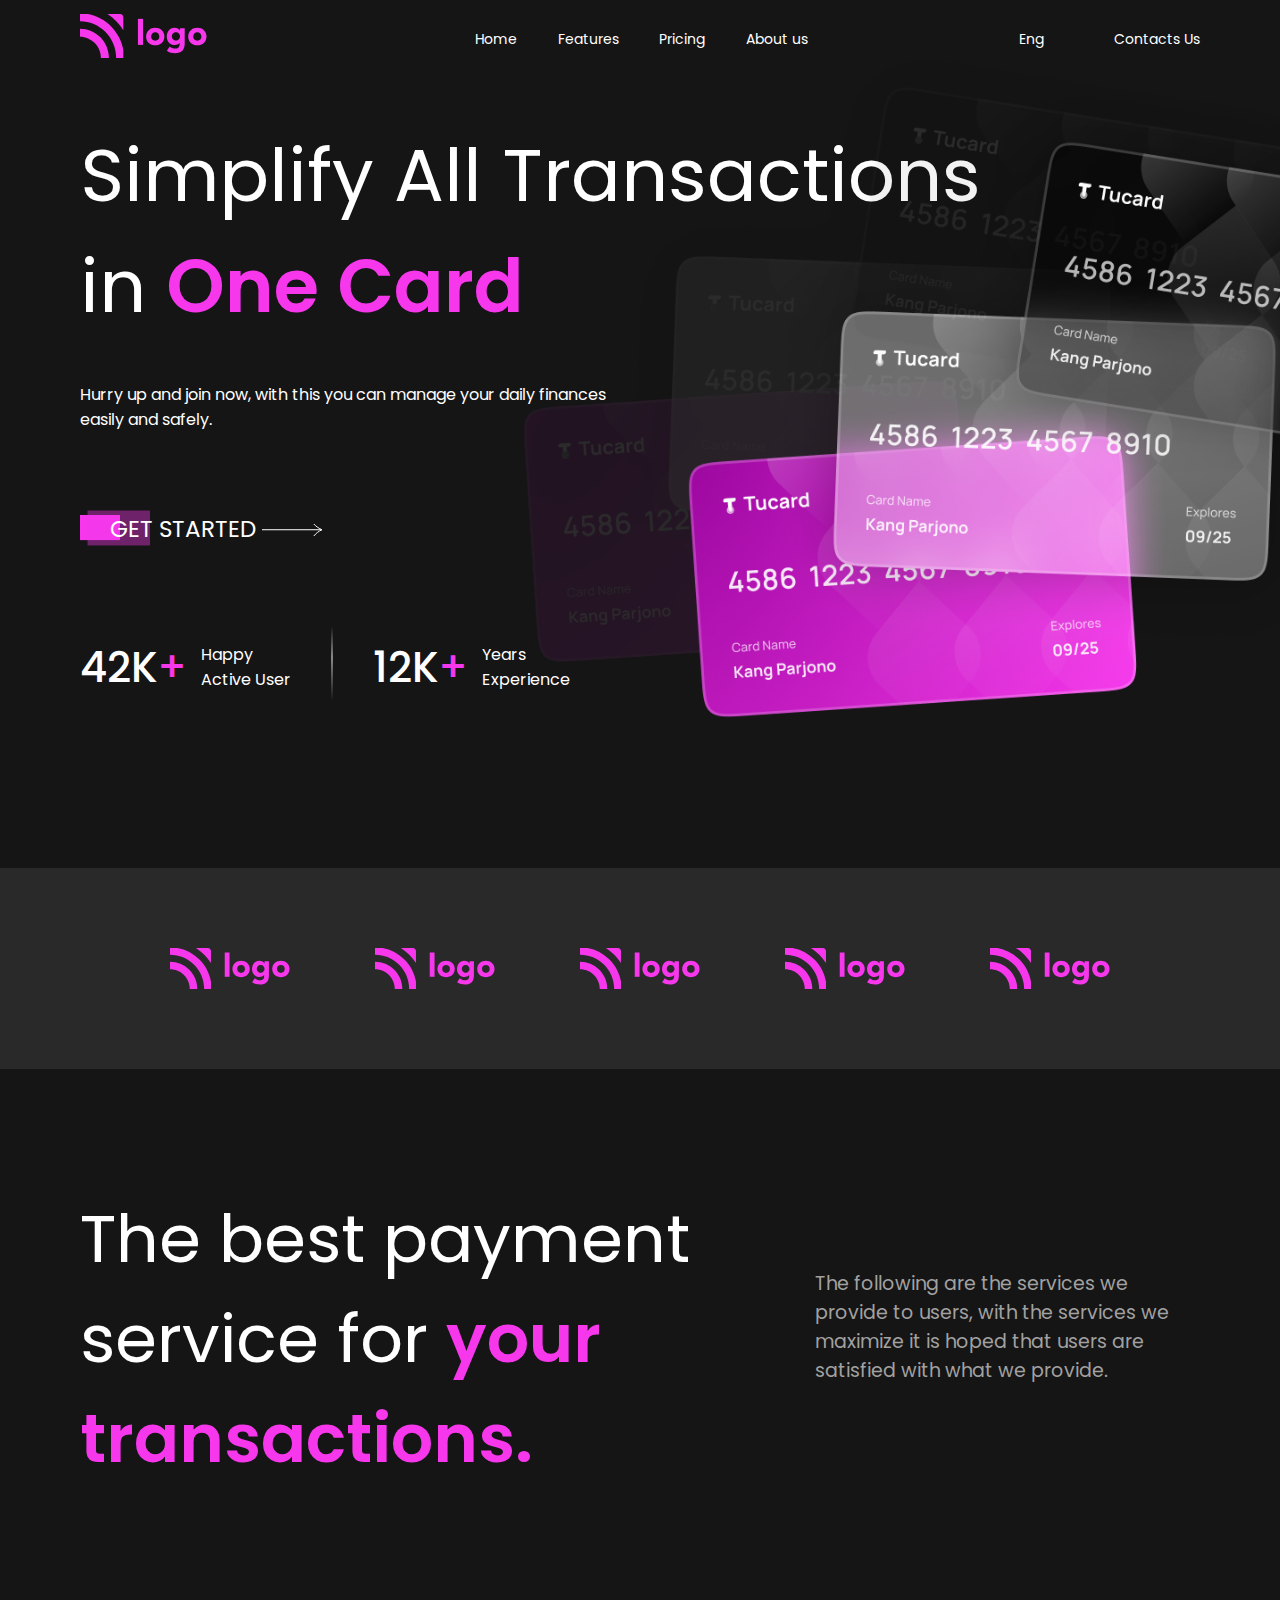
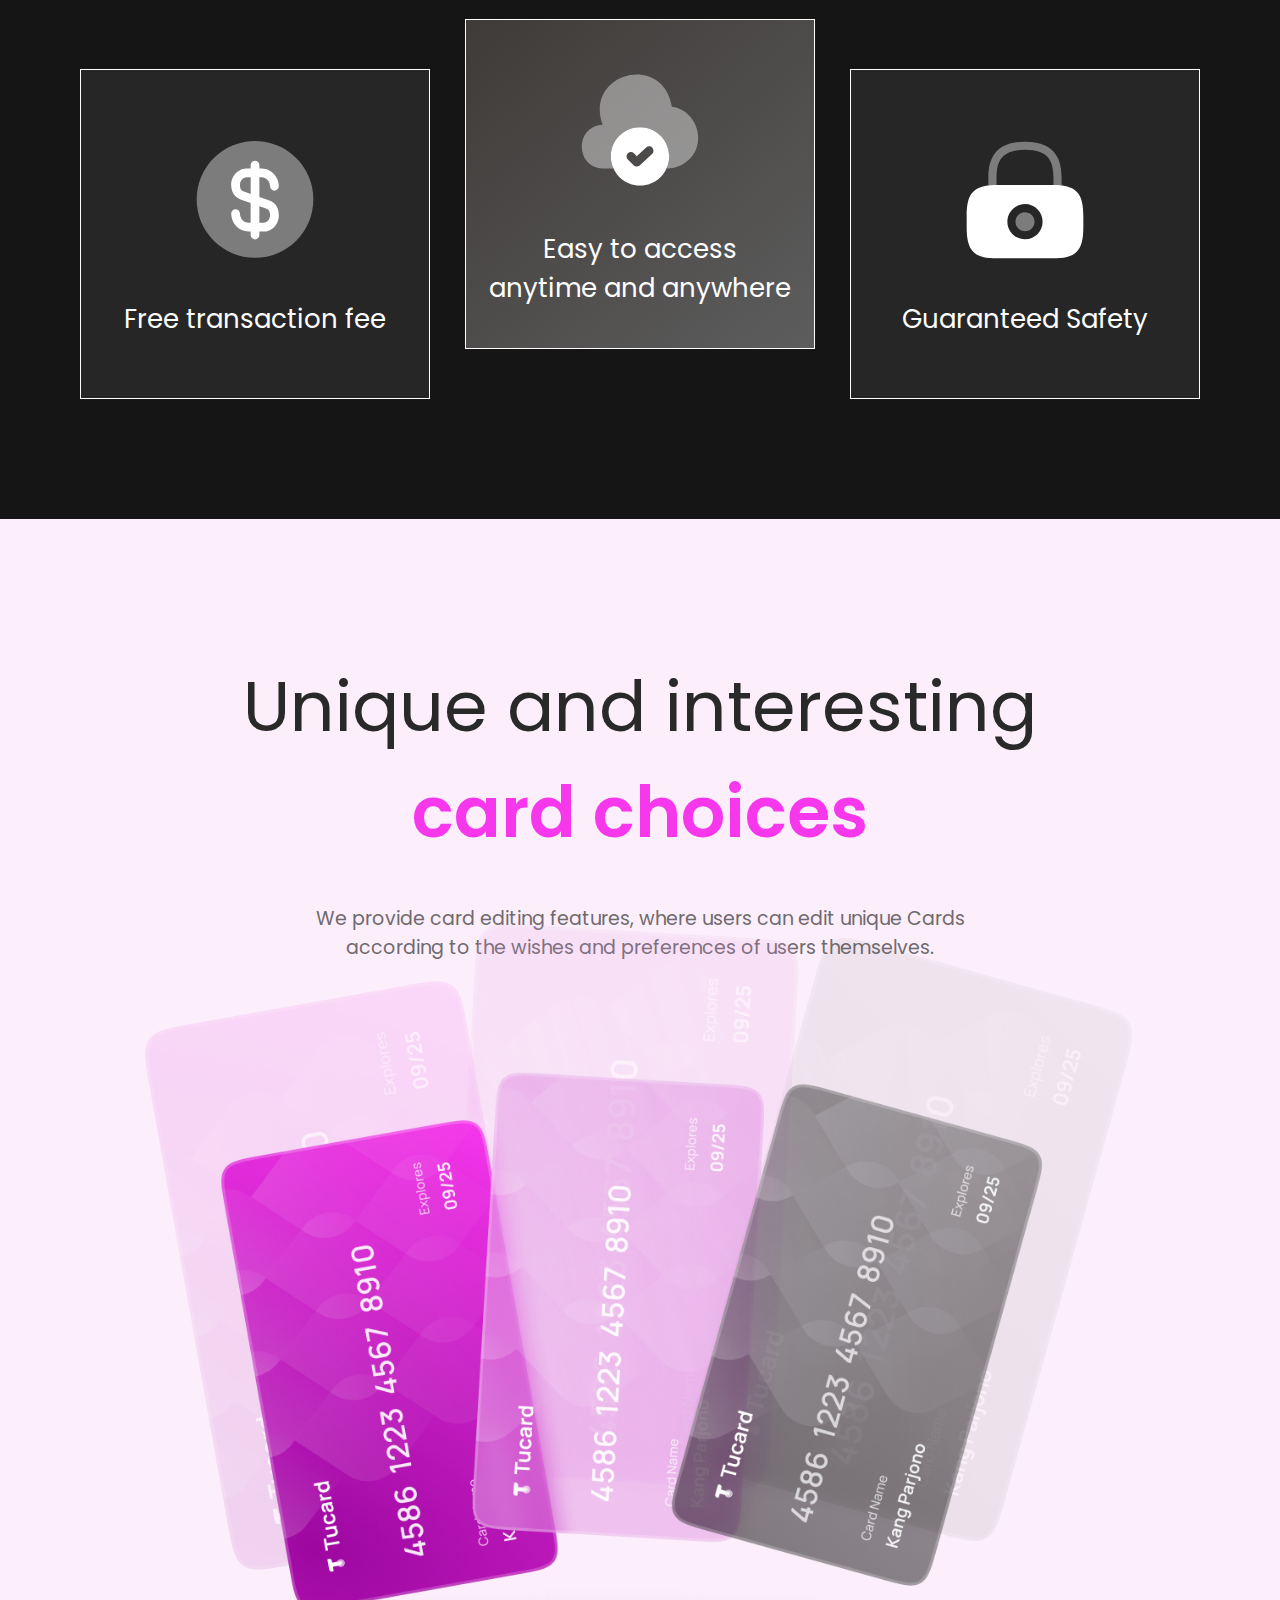
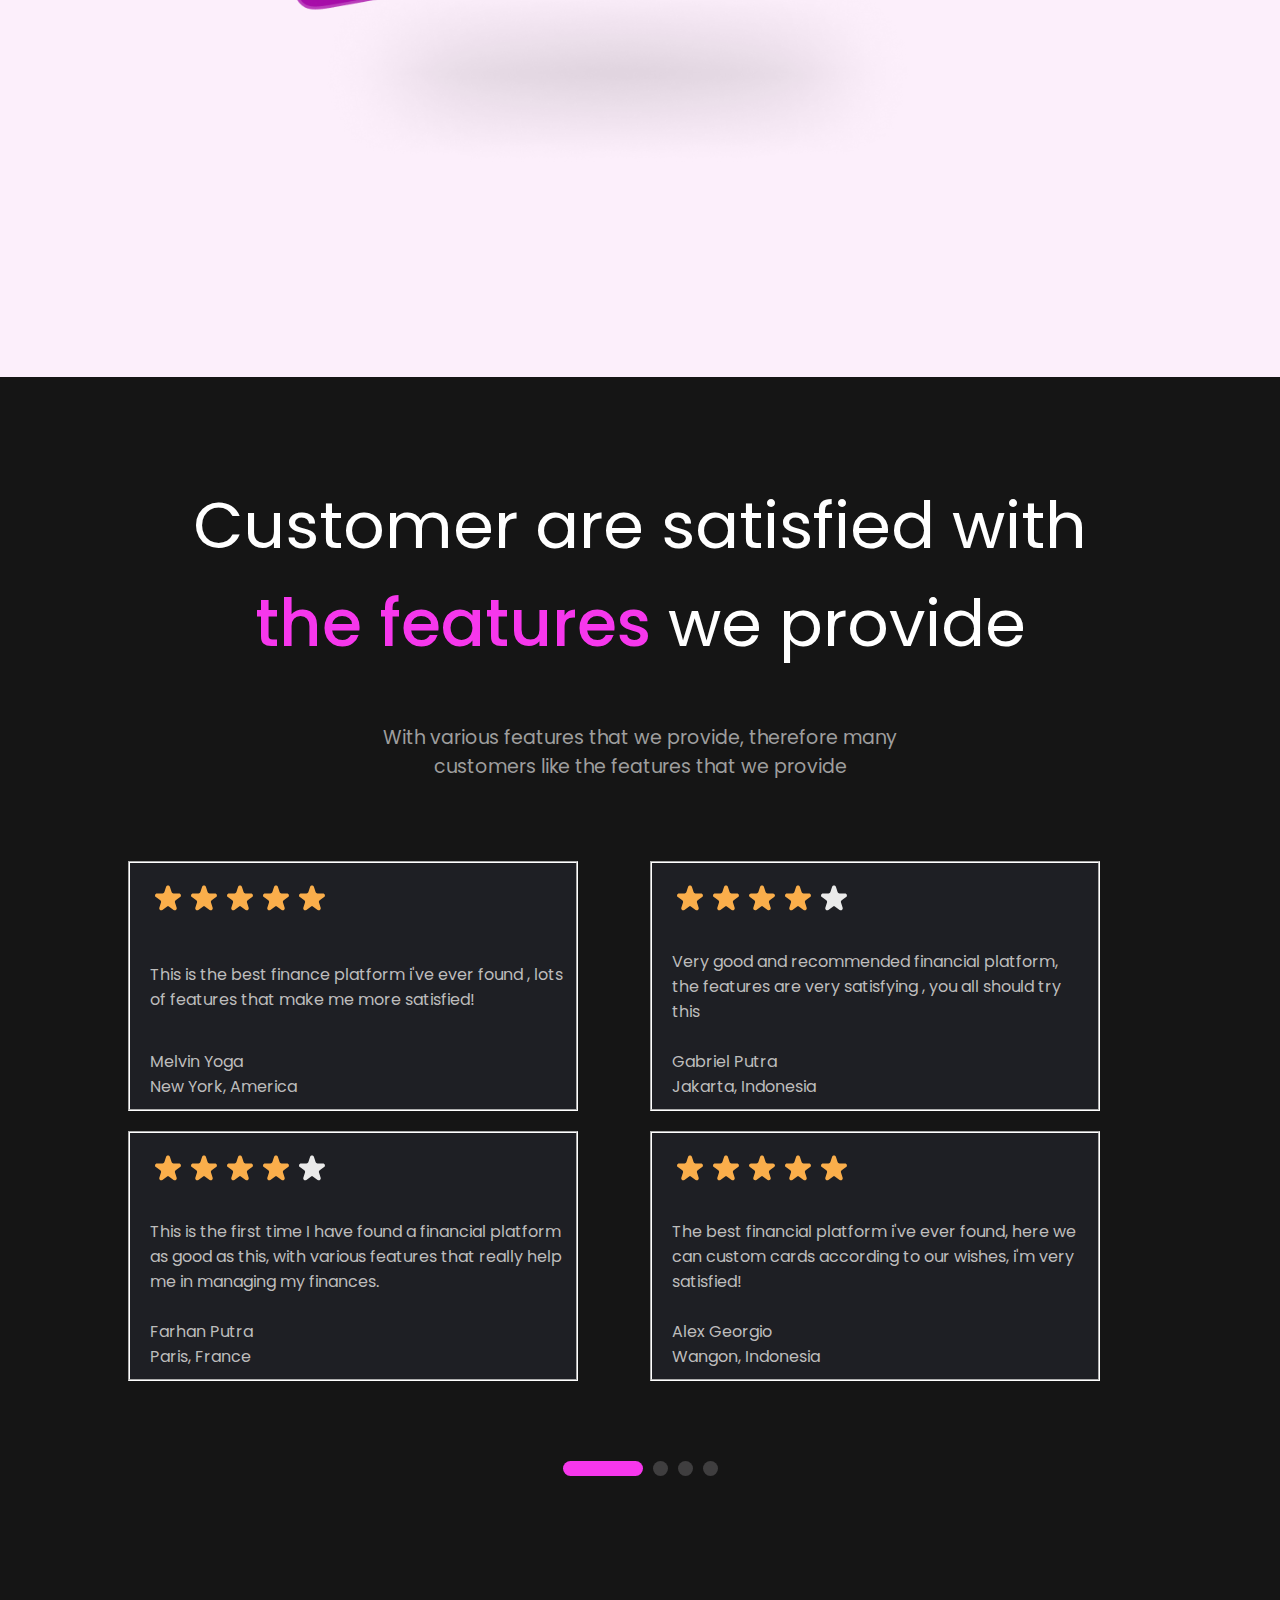
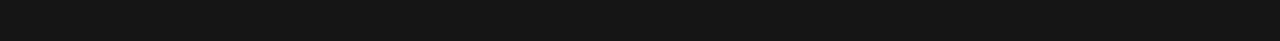
==== commit 0f30701f: "sec:5 blocks content updated" ====
--- a/HTML and CSS/01_Project- Credit Card Landing Page/index.html
+++ b/HTML and CSS/01_Project- Credit Card Landing Page/index.html
@@ -211,28 +211,29 @@
                         </div>
 
                         <div class="B2-b2 flex justify- ">
-                            <div class="stars"><img src="./Project 1- Credit Card Landing Page/Assets/Icons/5stars.svg"
-                                    alt="">
-                            </div>
-                            <div class="para">This is the best finance platform i've ever found
-                                , lots of features that make me more satisfied!
-                            </div>
-                            <div>
-                                <div class="name">Melvin Yoga</div>
-                                <div class="place">New York, America</div>
+                            <div class="stars"><img src="./Project 1- Credit Card Landing Page/Assets/Icons/4stars.svg"
+                                    alt="">
+                            </div>
+                            <div class="para">Very good and recommended financial platform, the features are very satisfying
+                                , you all should try this
+                            </div>
+                            <div>
+                                <div class="name">Gabriel Putra</div>
+                                <div class="place">Jakarta, Indonesia</div>
                             </div>
                         </div>
 
                         <div class="B2-b3 flex justify- ">
-                            <div class="stars"><img src="./Project 1- Credit Card Landing Page/Assets/Icons/5stars.svg"
-                                    alt="">
-                            </div>
-                            <div class="para">This is the best finance platform i've ever found
-                                , lots of features that make me more satisfied!
-                            </div>
-                            <div>
-                                <div class="name">Melvin Yoga</div>
-                                <div class="place">New York, America</div>
+                            <div class="stars"><img src="./Project 1- Credit Card Landing Page/Assets/Icons/4stars.svg"
+                                    alt="">
+                            </div>
+                            <div class="para">This is the first time I have found
+                                a financial platform as good as this, with various features
+                                that really help me in managing my finances.
+                            </div>
+                            <div>
+                                <div class="name">Farhan Putra</div>
+                                <div class="place">Paris, France</div>
                             </div>
                         </div>
 
@@ -240,12 +241,12 @@
                             <div class="stars"><img src="./Project 1- Credit Card Landing Page/Assets/Icons/5stars.svg"
                                     alt="">
                             </div>
-                            <div class="para">This is the best finance platform i've ever found
-                                , lots of features that make me more satisfied!
-                            </div>
-                            <div>
-                                <div class="name">Melvin Yoga</div>
-                                <div class="place">New York, America</div>
+                            <div class="para">The best financial platform i've ever found,
+                                here we can custom cards according to our wishes, i'm very satisfied!
+                            </div>
+                            <div>
+                                <div class="name">Alex Georgio</div>
+                                <div class="place">Wangon, Indonesia</div>
                             </div>
                         </div>
 
--- a/HTML and CSS/01_Project- Credit Card Landing Page/style.css
+++ b/HTML and CSS/01_Project- Credit Card Landing Page/style.css
@@ -456,13 +456,15 @@
 .B2-b2,
 .B2-b3,
 .B2-b4 {
-    gap: 32px 0px;
+    /* gap: 32px 0px; */
+    justify-content: space-between;
     flex-direction: column;
     width: 450px;
+    height: 250px;
     /* background-color: #444343; */
     background-color: #1e1f24;
-    ;
-    padding: 18px 0px 10px 20px;
+    /* flex: 1; */
+    padding: 18px 10px 10px 20px;
     border: 2px groove white;
     color: #9e9e9e;
 
@@ -490,7 +492,8 @@
     /* display: grid; */
     grid-template-columns: repeat(2, 1fr);
     /* grid-template-rows: 2; */
-    place-items: center;
+    /* place-items: center; */
+    place-items: stretch;
     gap: 20px;
     width: 80vw;
     color: #9e9e9e;
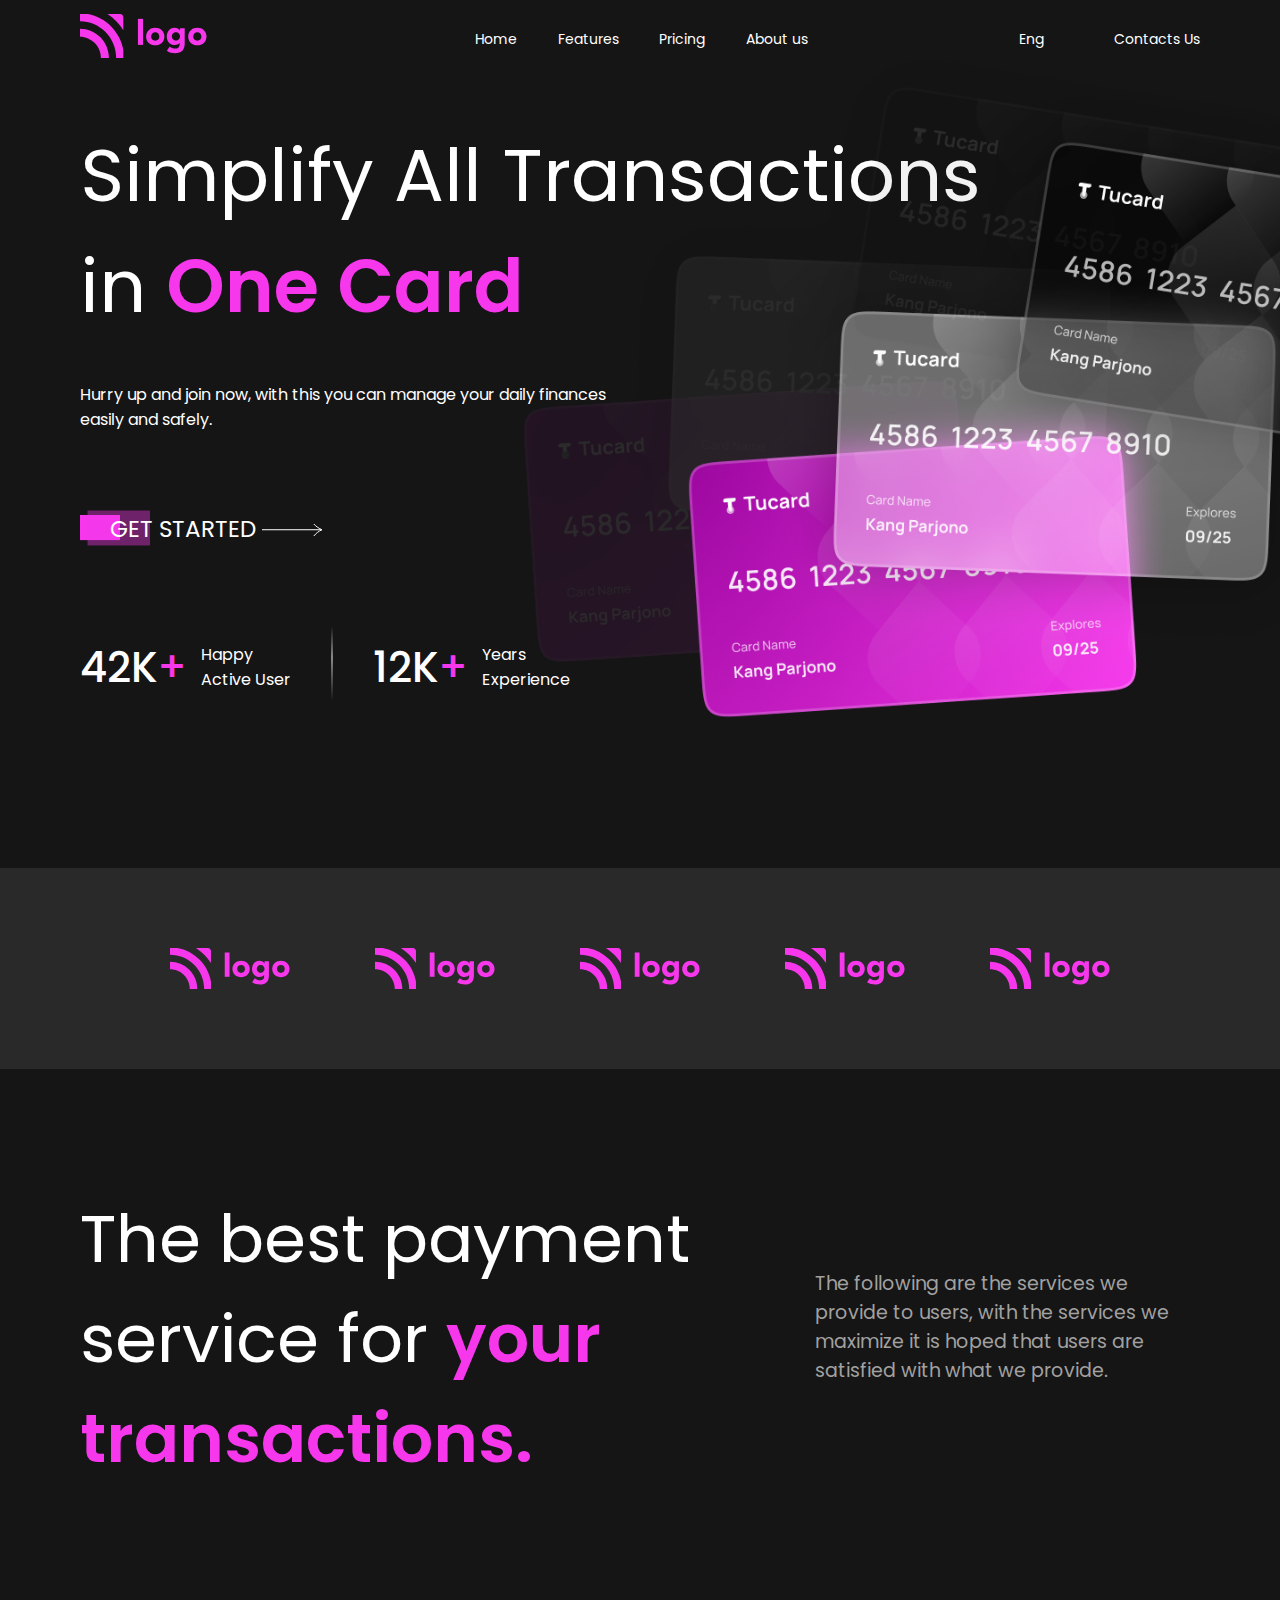
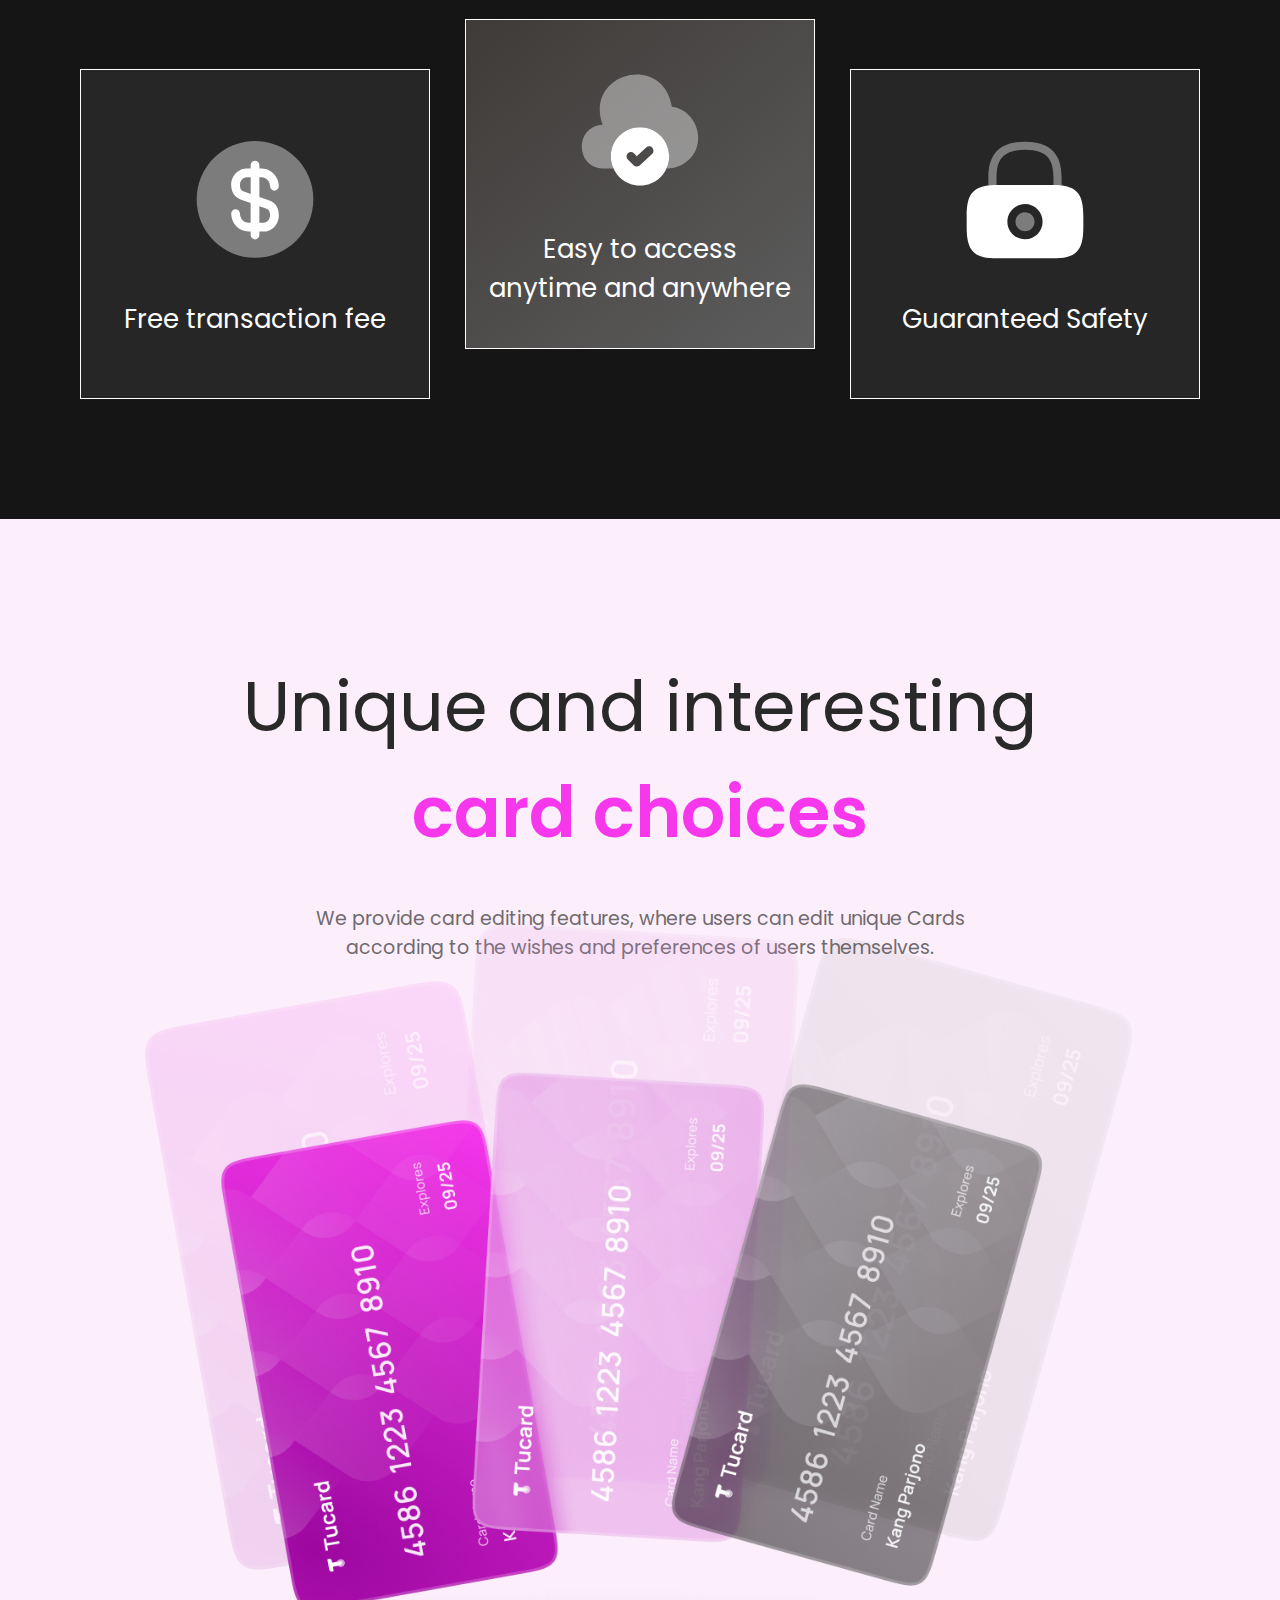
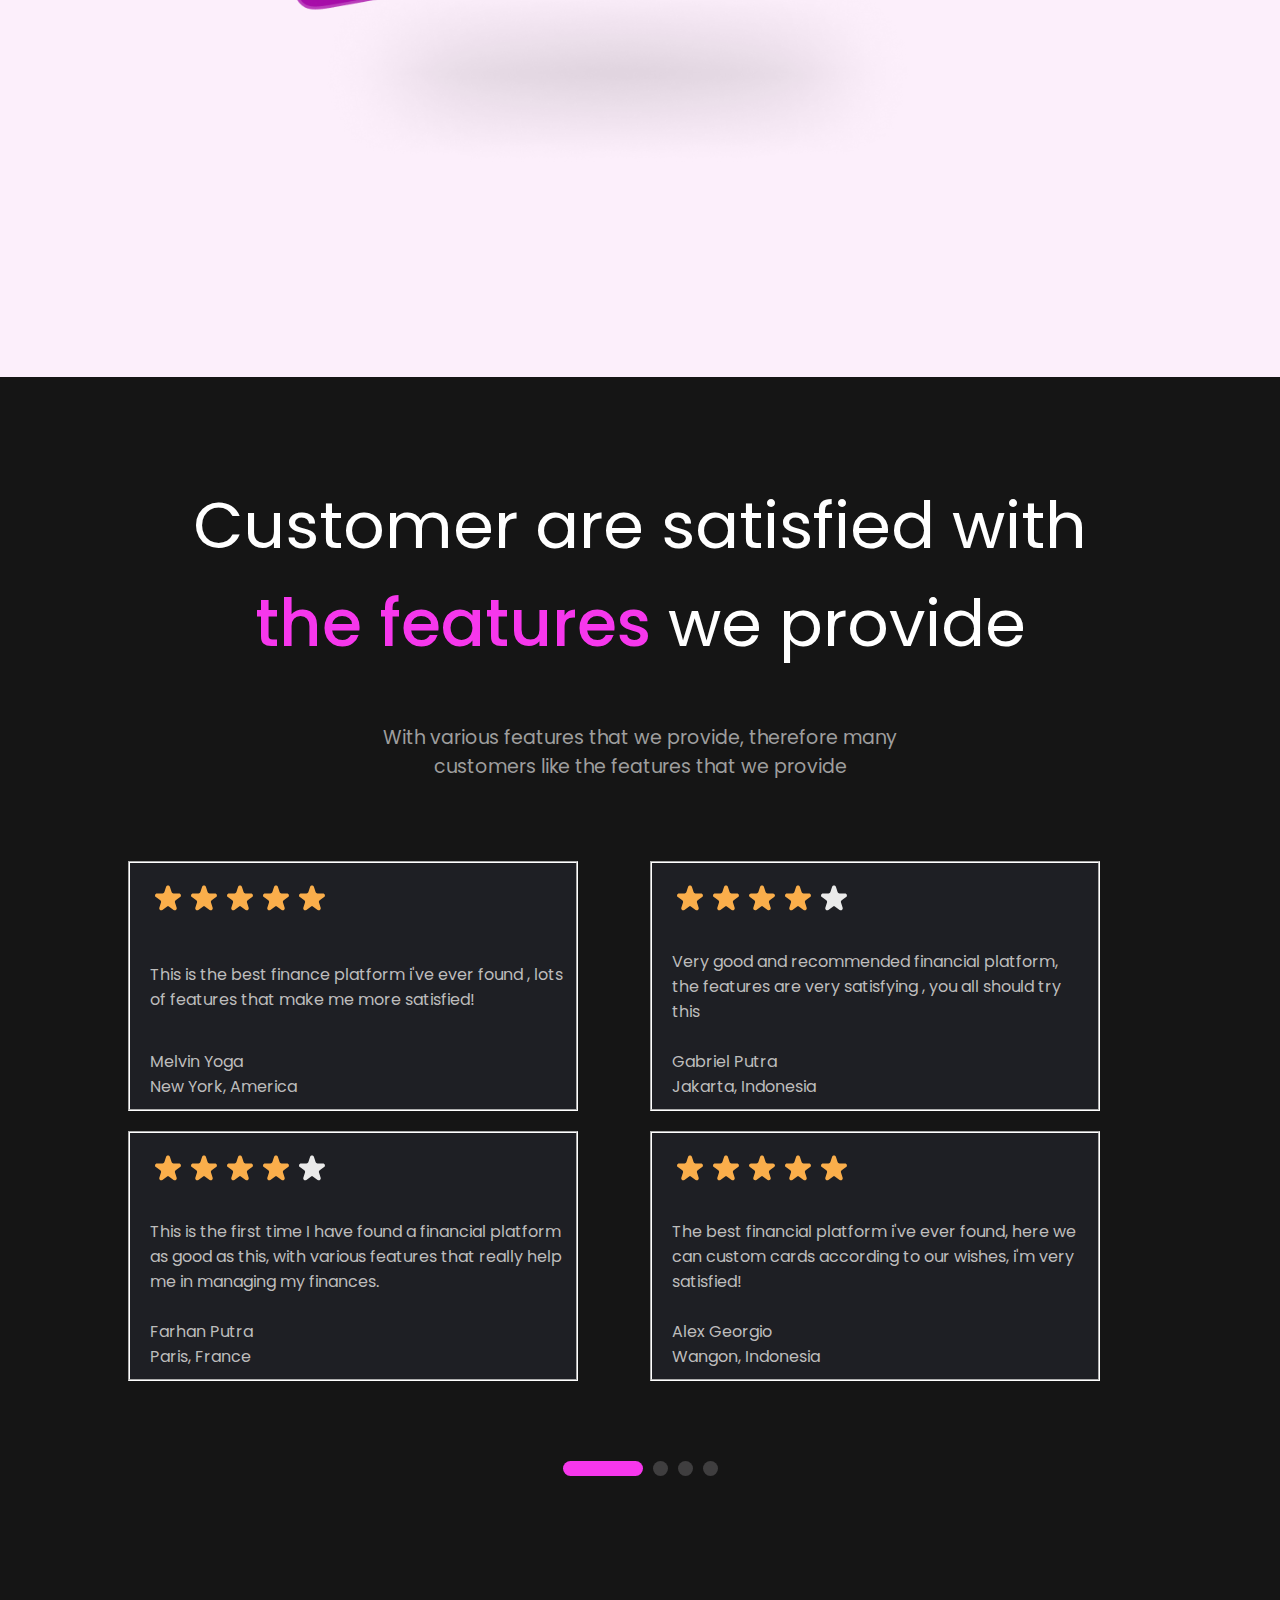
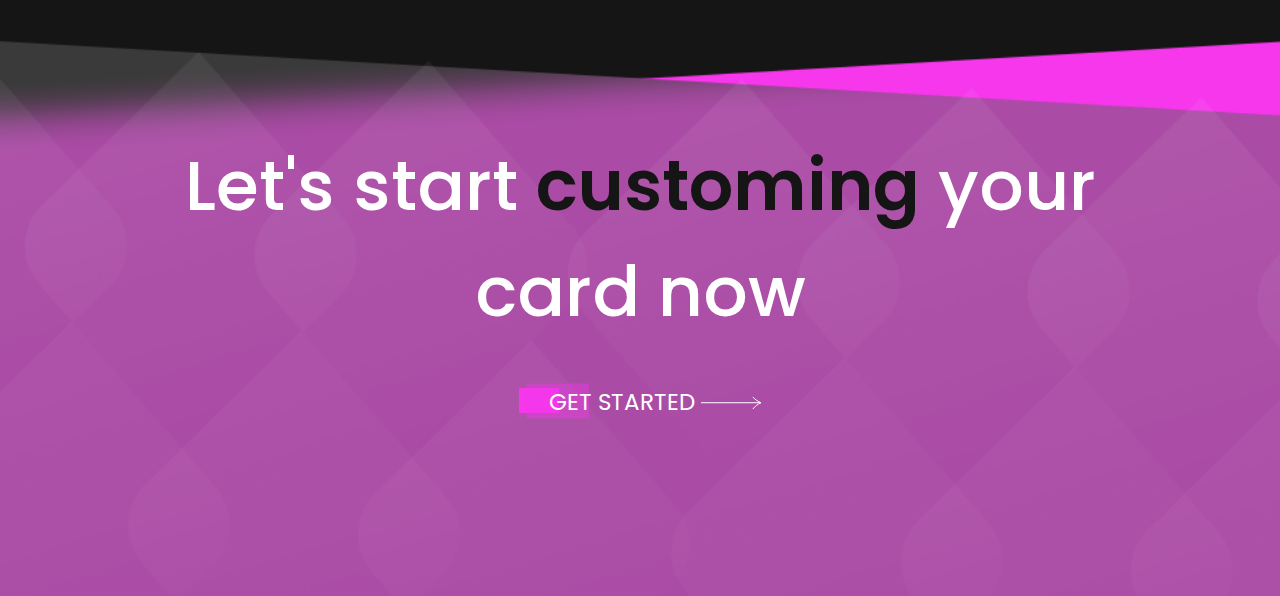
==== commit 7ff06c36: "sec:6 added updated" ====
--- a/HTML and CSS/01_Project- Credit Card Landing Page/index.html
+++ b/HTML and CSS/01_Project- Credit Card Landing Page/index.html
@@ -14,7 +14,7 @@
     <section class="main-body">
 
         <nav class="">
-            <div class="nav grid grid-cols-3  bg-">
+            <div class="nav grid grid-cols-3">
 
                 <div class="Logo">
                     <img src="./Project 1- Credit Card Landing Page/Assets/Icons/Logo.svg" alt="">
@@ -157,7 +157,7 @@
                 </div>
             </section>
 
-            <!-- section:4 The best payment -->
+            <!-- section:4 Unique  -->
             <section class="section4">
                 <div class="sec4 flex justify-center item-center">
                     <!-- <div class="imgCard">
@@ -180,8 +180,7 @@
                 </div>
             </section>
 
-            <!-- section:5 Customer are satisfied  -------------->
-
+            <!-- section:5 Customer are satisfied -------------->
             <section class="section5 flex justify-center item-center">
                 <div class="sec5 flex justify-center item-center">
                     <div class="sec5-B1 flex justify-center item-center">
@@ -260,8 +259,55 @@
                     </div>
                 </div>
             </section>
+            <!-- section:6 Lets start  -------------->
+            <section class="section6 flex justify-center item-center">
+                <div class="sec6 ">
+               
+                    <div class="letsCont flex justify-center item-center">
+                        <div class="Lets">
+                            Let's start <span class="customing">customing</span>
+                            your card now
+                        </div>
+                        <div class="sec1-started">
+                            <div class="btn-pink-started"><img
+                                    src="./Project 1- Credit Card Landing Page/Assets/Icons/btn-pink-bg.svg" alt="">
+                            </div>
+                            GET STARTED
+                            <img src="./Project 1- Credit Card Landing Page/Assets/Icons/RightArrow.svg" alt="" class="">
+                        </div>
+                    </div>
+
+                    <img src="./Project 1- Credit Card Landing Page/Assets/Photos/Rectangle 6773.png" alt="" class="recDark">
+                    <img src="./Project 1- Credit Card Landing Page/Assets/Photos/Rectangle 6774.png" alt="" class="recLight">
+                    <img src="./Project 1- Credit Card Landing Page/Assets/Photos/Diamond-left.png" alt="" class="diamandL">
+                    <img src="./Project 1- Credit Card Landing Page/Assets/Photos/Diamond-right.png" alt="" class="diamandR">
+                    <div class=""></div>
+                    <div class=""></div>
+                    <div class=""></div>
+                </div>
+
+            </section>
+   
         </main>
 
+        <footer>
+            <div class="footer flex justify-">
+
+                <div class="Logo">
+                    <img src="./Project 1- Credit Card Landing Page/Assets/Icons/Logo.svg" alt="">
+                </div>
+
+                <div class="">
+                    <ul class="nav-list-1 flex item-center justify-between ">
+                        <li class="flex spacing">Home</li>
+                        <li class="flex spacing">Features</li>
+                        <li class="flex spacing">Pricing</li>
+                        <li class="flex spacing">About us</li>
+                    </ul>
+                </div>
+            </div>
+        </footer>
+
     </section>
 
 </body>
--- a/HTML and CSS/01_Project- Credit Card Landing Page/style.css
+++ b/HTML and CSS/01_Project- Credit Card Landing Page/style.css
@@ -544,6 +544,66 @@
     gap: 0px 10px;
     /* margin-right: 52px; */
 }
+/* <!-- section:6 Lets start  -----------------> */
+.sec6 {
+    position: relative;
+    height: 0vh; 
+     width: 100vw;
+    height: 500px; 
+     width: 100%;
+
+
+} 
+.sec6>img {
+    position: absolute;
+    height: 80vh;
+    /* width: 100vw; */
+
+}        
+.recDark, .recLight {
+    width: 100vw;
+    /* top */
+}
+.diamandR{
+    left: 0px;
+    top: -15px;
+    
+}.diamandL{
+    right: 0px;
+    top: 30px;
+    
+}
+.letsCont {
+    position: absolute;
+    z-index: 1;
+    /* top: 200px; */
+    /* left: 490px; */
+    flex-direction: column;
+    width: 100%;
+    height: 100%;
+}
+.letsCont > .Lets {
+    font-size: 70px;
+    padding: 0px 100px;
+    /* padding-top: 25px; */
+    margin-bottom: 40px;
+    text-align: center;
+    font-weight: 500;
+}
+.letsCont > .Lets > span {
+    color: #151515;
+    font-weight: 600;
+
+
+}
+.letsCont .sec1-started {
+    margin-top: 0px;
+    margin-bottom: 30px;
+}
+.space1 {
+    height: 100vh;
+    /* position: absolute; */
+}
 
 /* flex property --------- */
 .flex {
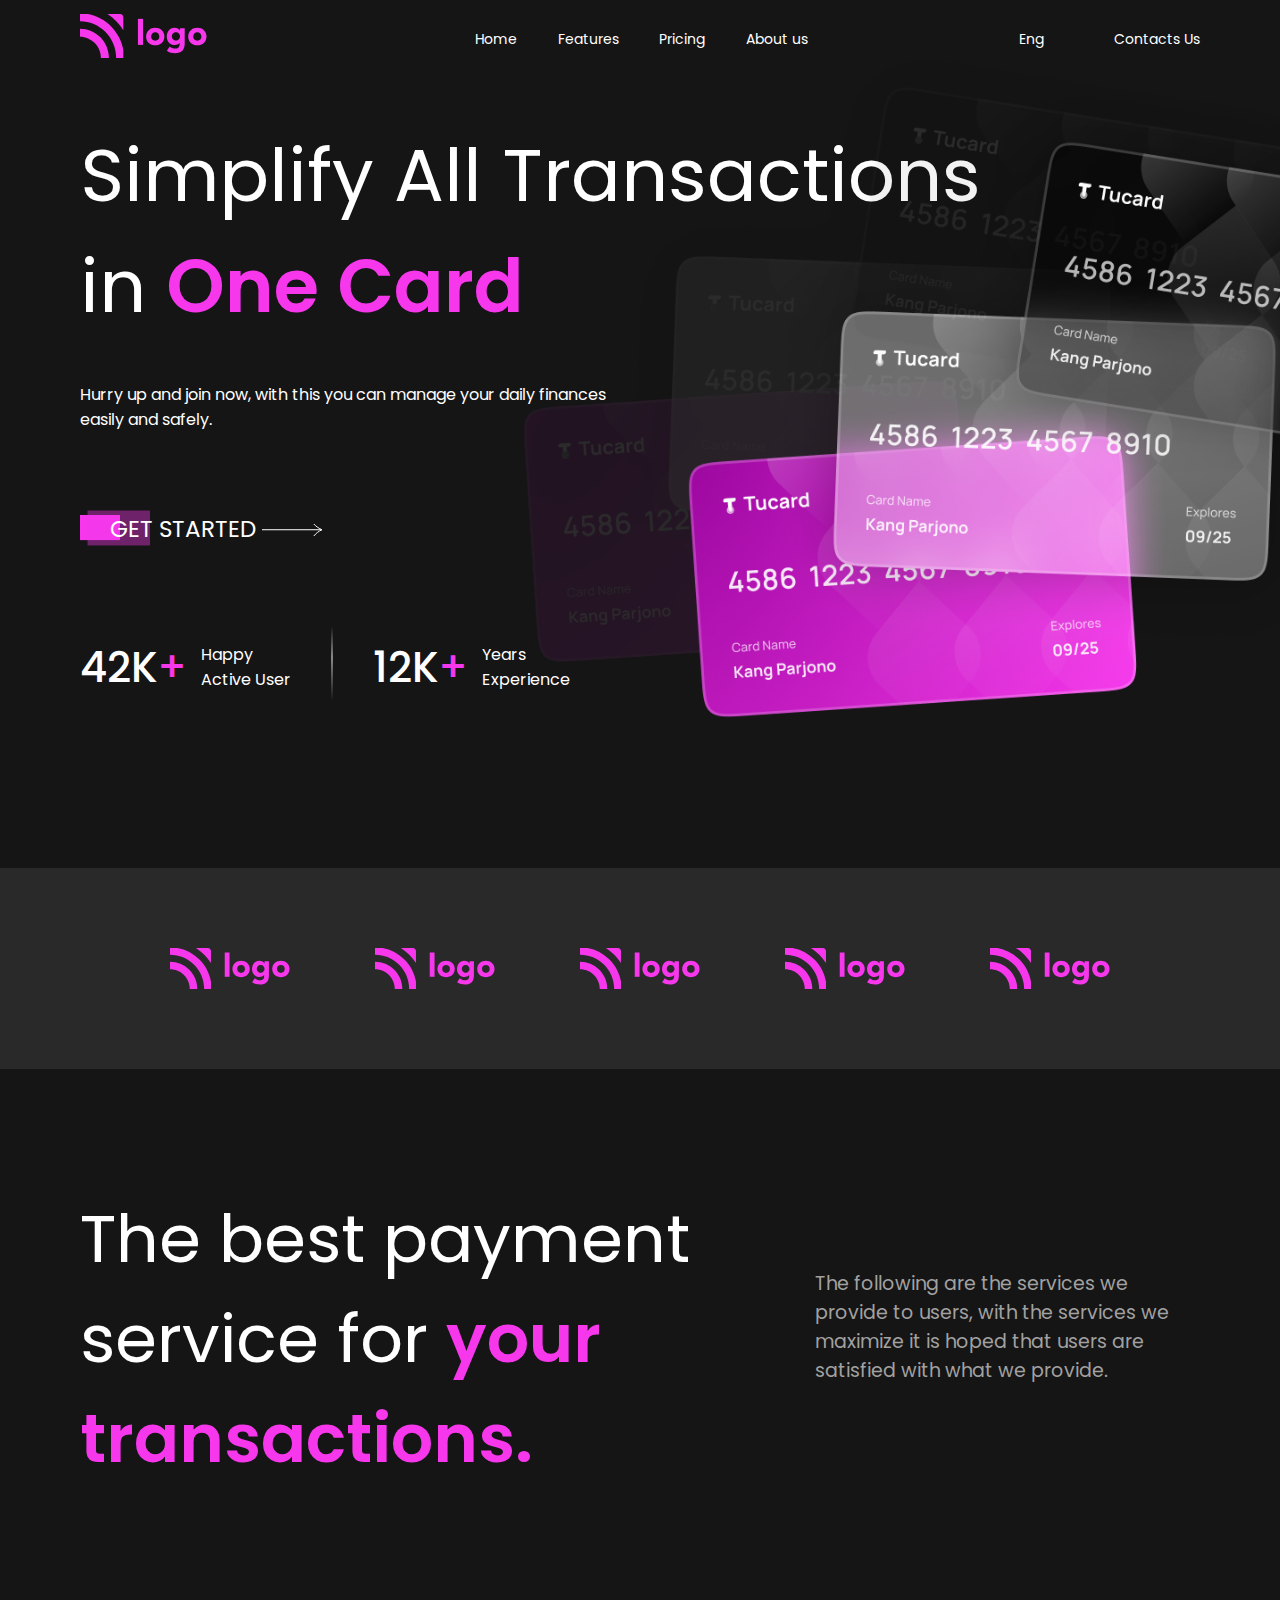
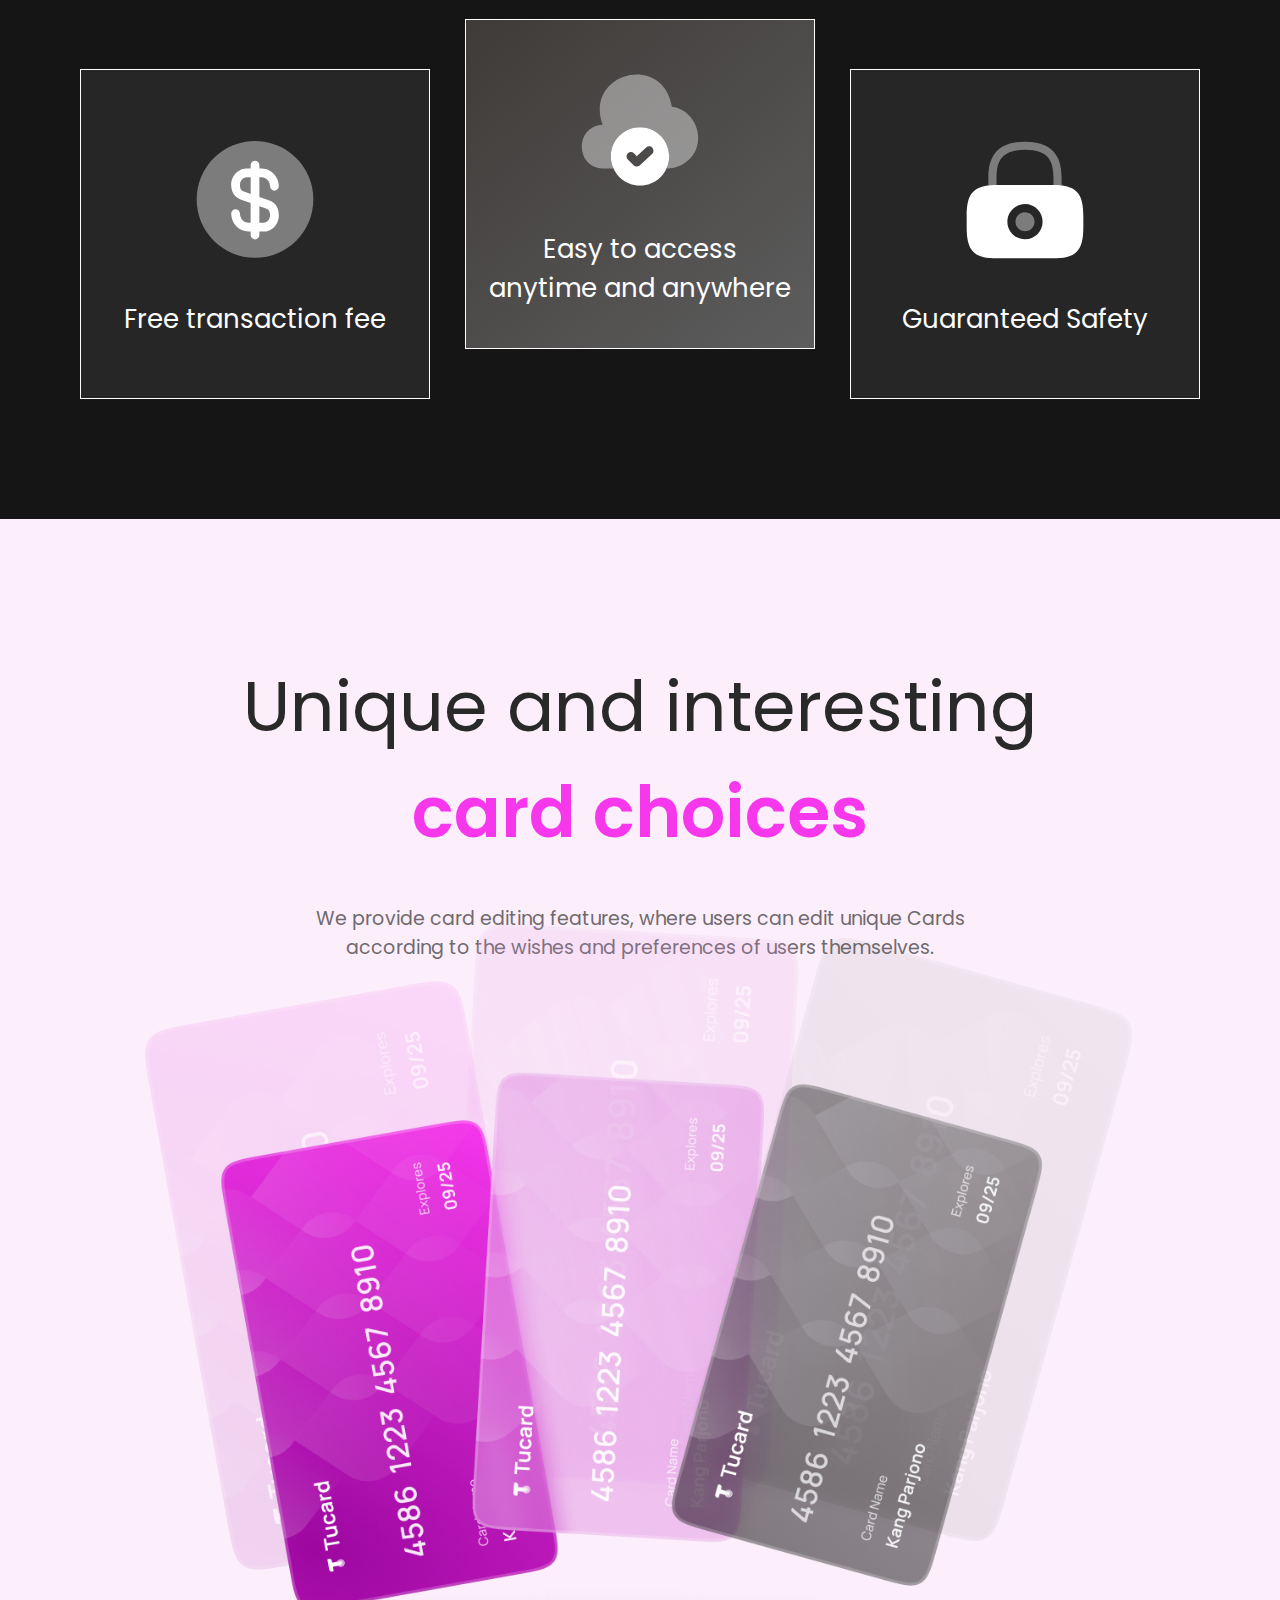
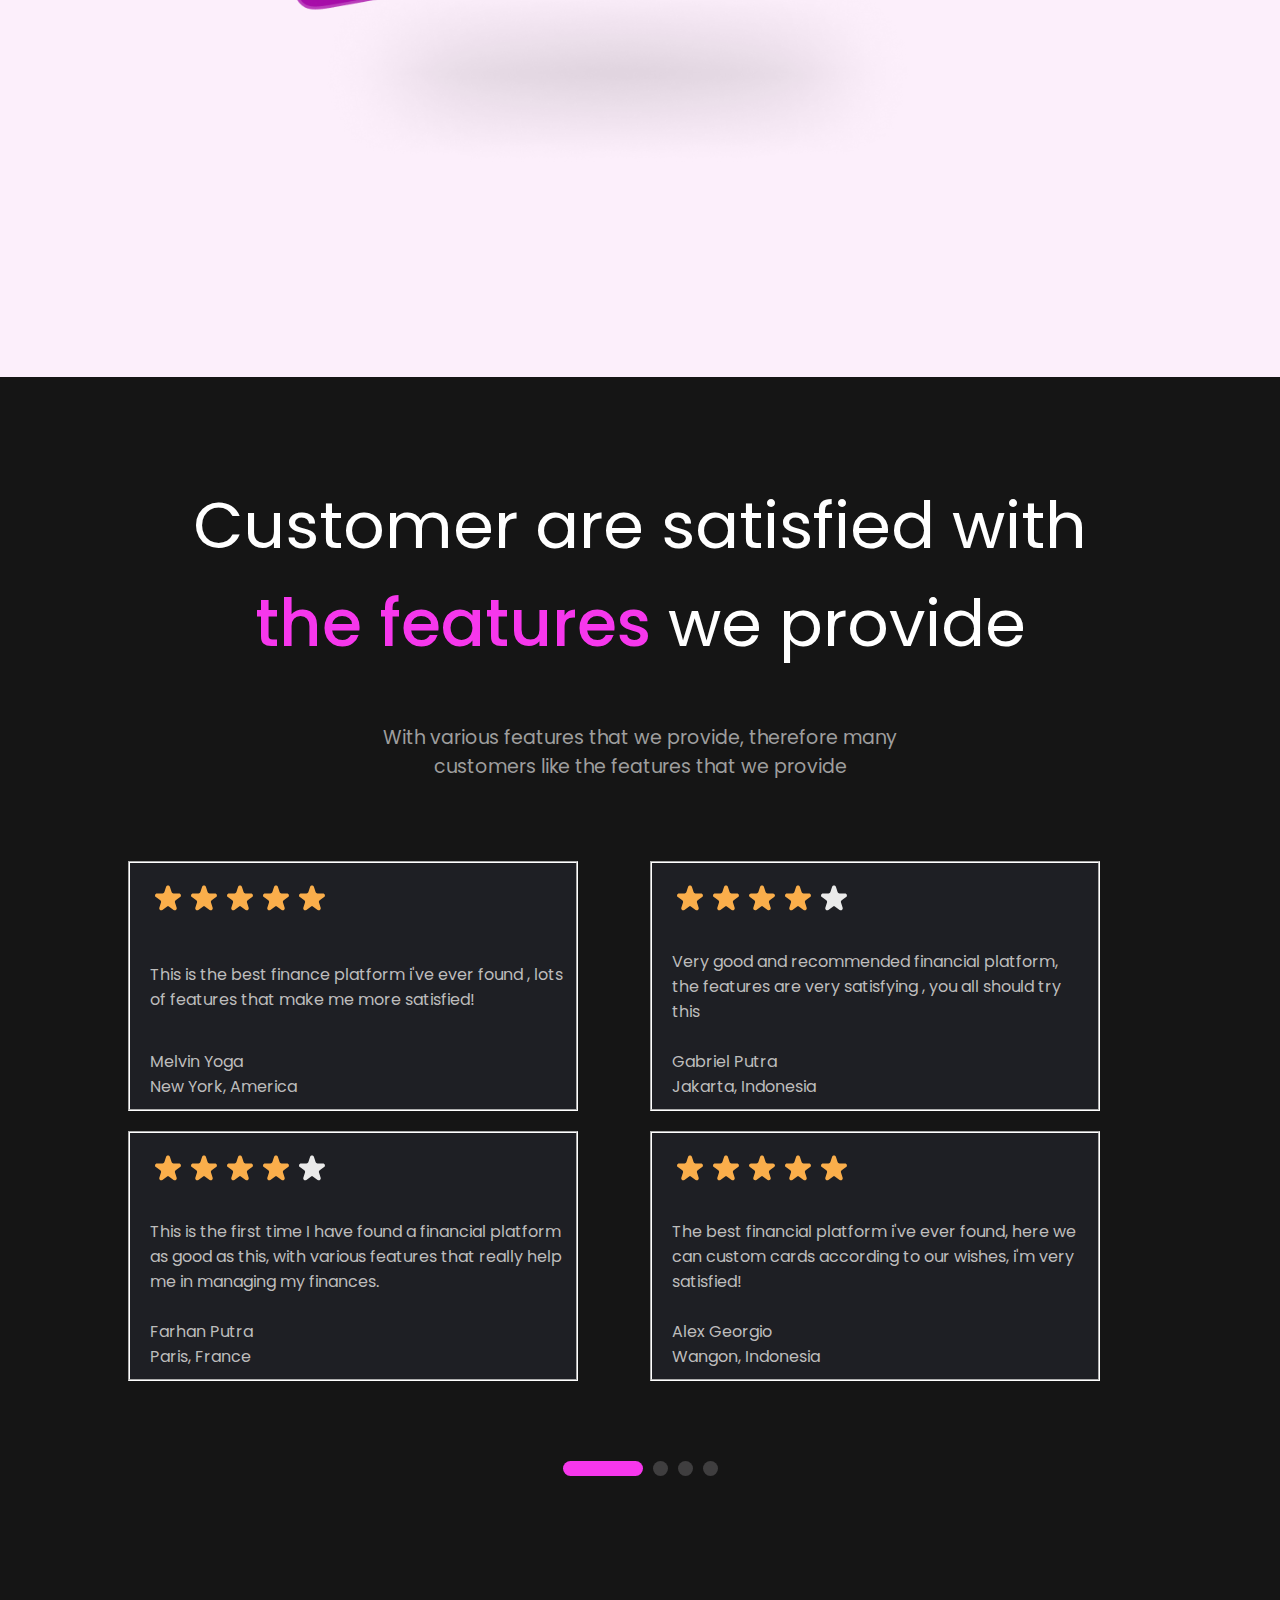
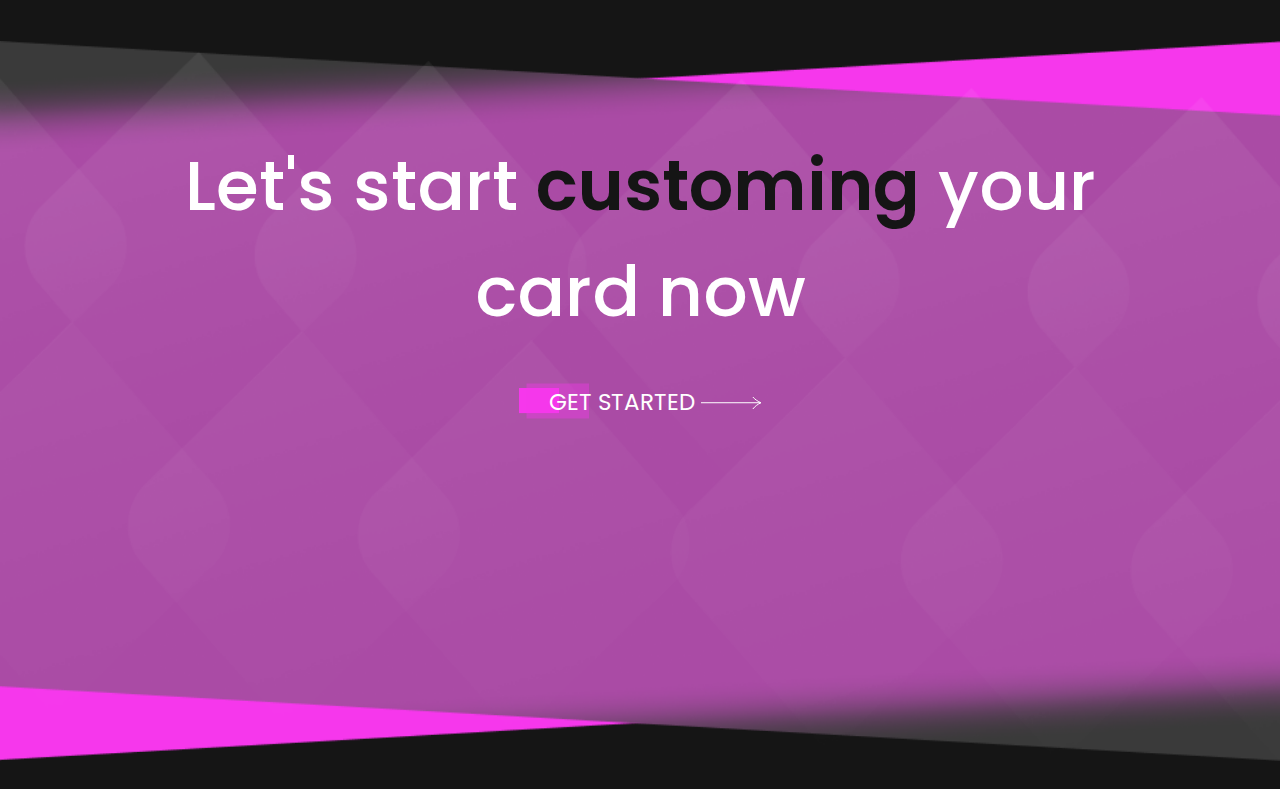
==== commit 03ff9db5: "Footer added" ====
--- a/HTML and CSS/01_Project- Credit Card Landing Page/index.html
+++ b/HTML and CSS/01_Project- Credit Card Landing Page/index.html
@@ -291,18 +291,18 @@
         </main>
 
         <footer>
-            <div class="footer flex justify-">
+            <div class="footer flex justify- item-center">
 
                 <div class="Logo">
                     <img src="./Project 1- Credit Card Landing Page/Assets/Icons/Logo.svg" alt="">
                 </div>
 
-                <div class="">
-                    <ul class="nav-list-1 flex item-center justify-between ">
-                        <li class="flex spacing">Home</li>
-                        <li class="flex spacing">Features</li>
-                        <li class="flex spacing">Pricing</li>
-                        <li class="flex spacing">About us</li>
+                <div class="footerUlBlock">
+                    <ul class="footer-list-1 flex item-center justify-between ">
+                        <li class="flex spacing">Branding</li>
+                        <li class="flex spacing">Contact Us</li>
+                        <li class="flex spacing">Privacy policy</li>
+                        <li class="flex spacing">FAQs</li>
                     </ul>
                 </div>
             </div>
--- a/HTML and CSS/01_Project- Credit Card Landing Page/style.css
+++ b/HTML and CSS/01_Project- Credit Card Landing Page/style.css
@@ -70,7 +70,7 @@
     /* margin-left: 20px; */
 }
 
-.nav-list-1 li {
+.nav-list-1>li {
     /* margin-left: 40px; */
     /* padding: 10px; */
     padding-left: 0px;
@@ -544,35 +544,43 @@
     gap: 0px 10px;
     /* margin-right: 52px; */
 }
+
 /* <!-- section:6 Lets start  -----------------> */
 .sec6 {
     position: relative;
-    height: 0vh; 
-     width: 100vw;
-    height: 500px; 
-     width: 100%;
-
-
-} 
+    height: 0vh;
+    width: 100vw;
+    height: 500px;
+    width: 100%;
+
+
+}
+
 .sec6>img {
     position: absolute;
     height: 80vh;
     /* width: 100vw; */
 
-}        
-.recDark, .recLight {
+}
+
+.recDark,
+.recLight {
     width: 100vw;
     /* top */
 }
-.diamandR{
+
+.diamandR {
     left: 0px;
     top: -15px;
-    
-}.diamandL{
+
+}
+
+.diamandL {
     right: 0px;
     top: 30px;
-    
-}
+
+}
+
 .letsCont {
     position: absolute;
     z-index: 1;
@@ -582,7 +590,8 @@
     width: 100%;
     height: 100%;
 }
-.letsCont > .Lets {
+
+.letsCont>.Lets {
     font-size: 70px;
     padding: 0px 100px;
     /* padding-top: 25px; */
@@ -590,19 +599,52 @@
     text-align: center;
     font-weight: 500;
 }
-.letsCont > .Lets > span {
+
+.letsCont>.Lets>span {
     color: #151515;
     font-weight: 600;
 
 
 }
+
 .letsCont .sec1-started {
     margin-top: 0px;
     margin-bottom: 30px;
 }
+
 .space1 {
     height: 100vh;
     /* position: absolute; */
+}
+
+/* ------------footer-------------------- */
+.footer-list-1>li {
+    /* margin-left: 40px; */
+    /* padding: 10px; */
+    padding-left: 0px;
+}
+
+.footer-list-1 {
+    /* padding: 0% 5%; */
+    align-items: center;
+}
+.footer-list-1 li {
+    color: #d0d0d0;
+
+}
+.footerUlBlock {
+    width: 35%;
+    margin-left: 19%;
+    font-size: 14px;
+}
+.footer {
+    padding:  100px 0 ; 
+    padding-left: 80px;
+    /* padding-top: 120px; */
+
+}
+.footer > .Logo > img{
+    width: 120px;
 }
 
 /* flex property --------- */
